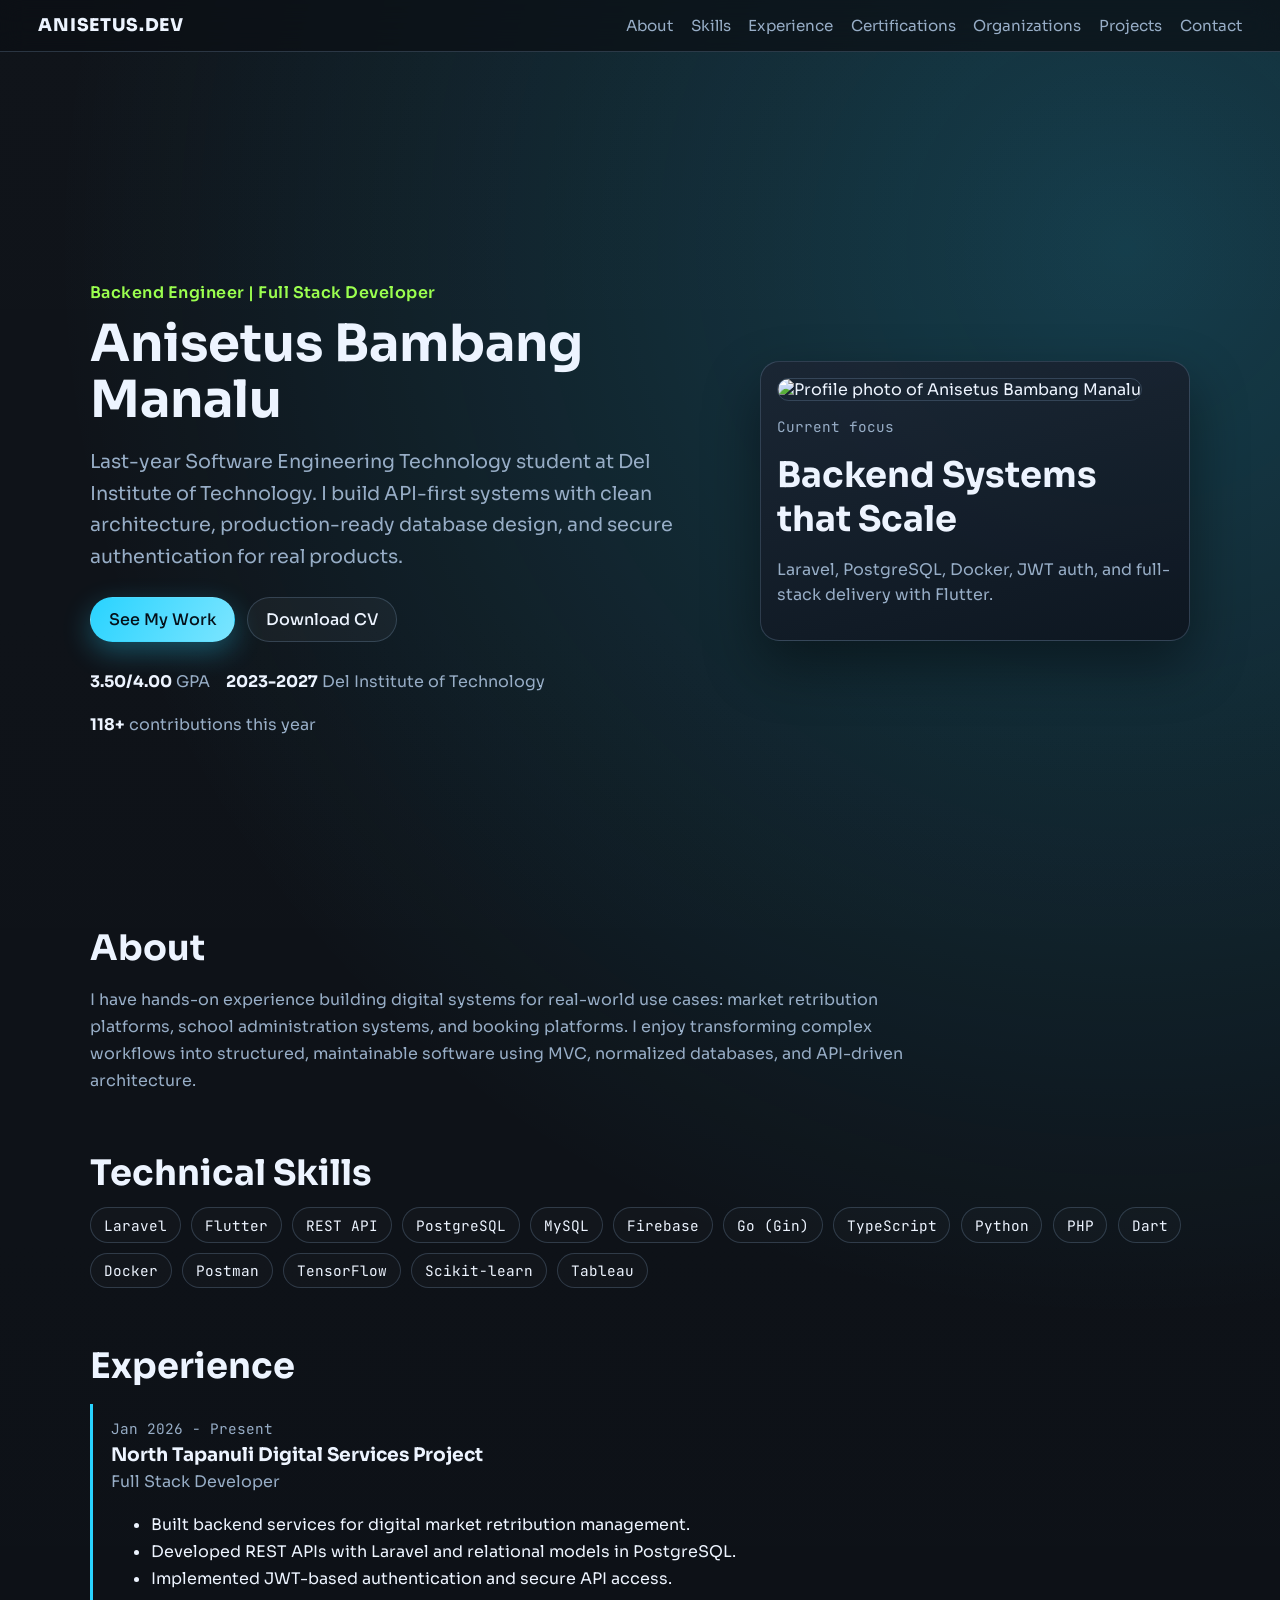
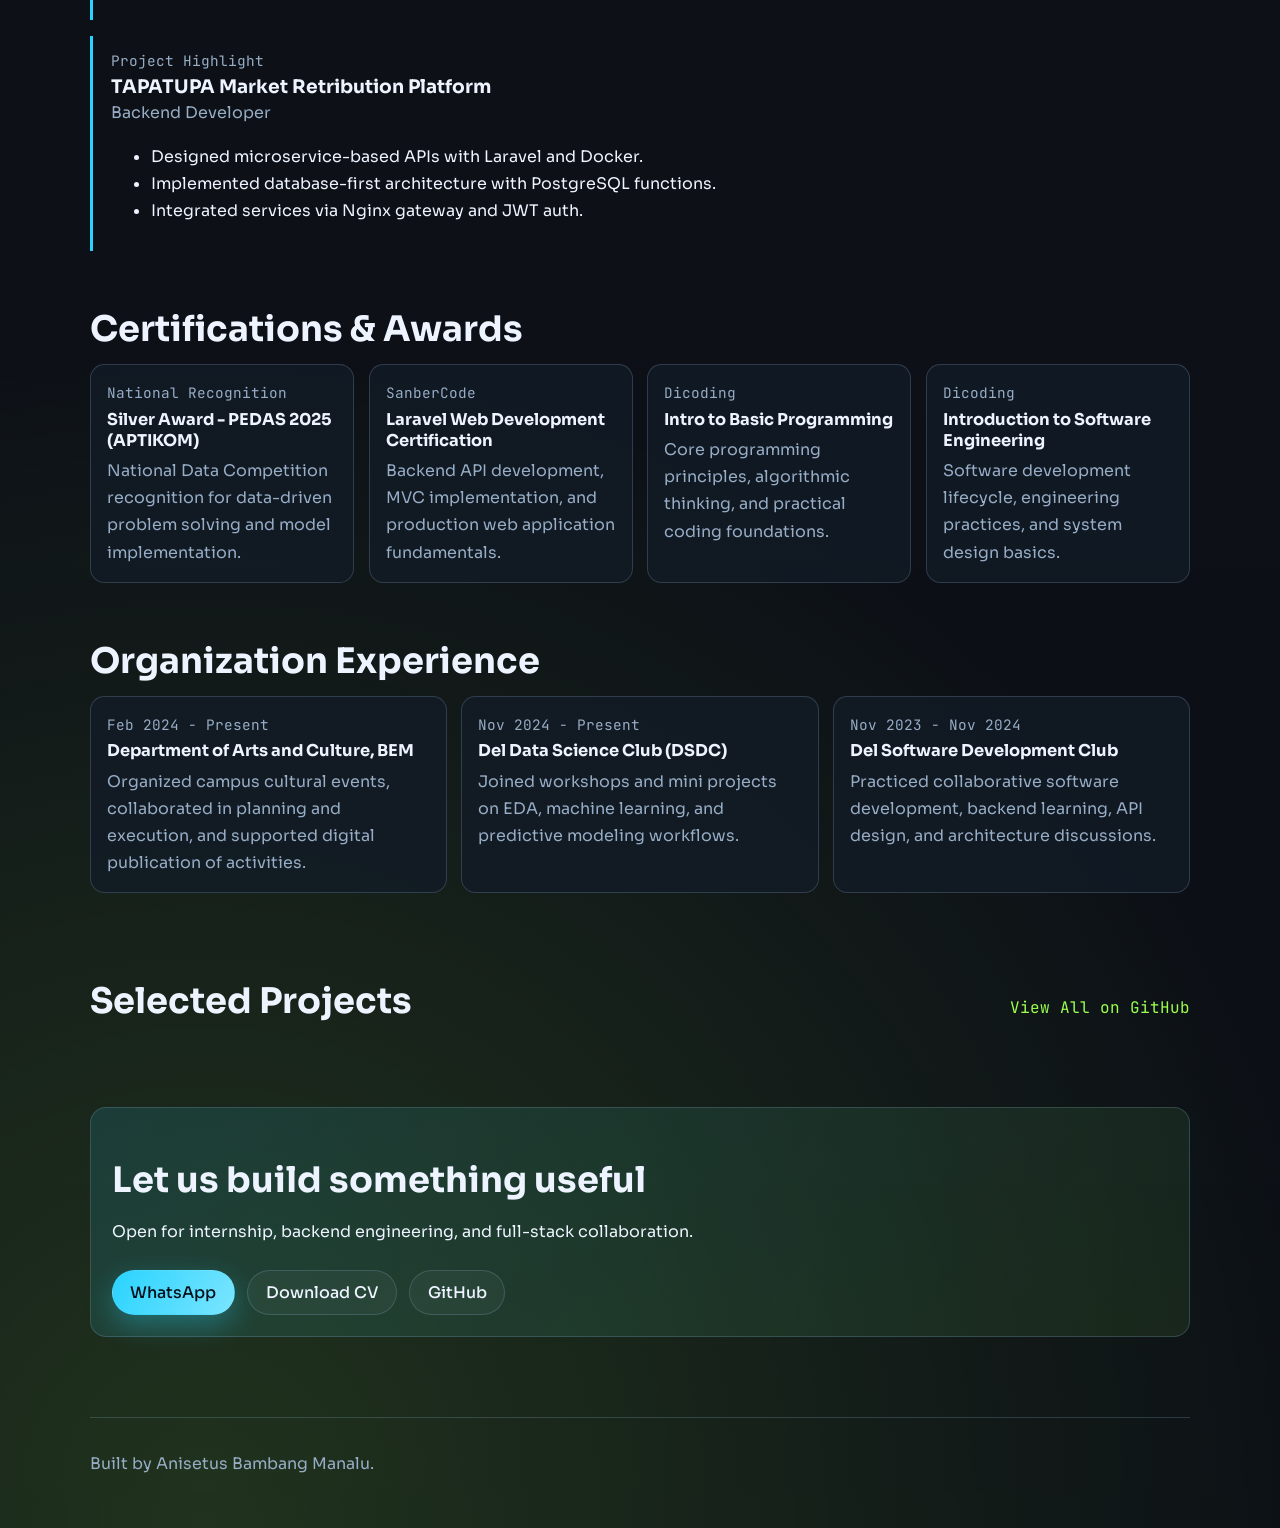
==== index.html @ a9963af9 "Enhance theme, add certifications and organizations, prepare Cloudflare/Netlify deploy" ====
<!doctype html>
<html lang="en">
  <head>
    <meta charset="UTF-8" />
    <meta name="viewport" content="width=device-width, initial-scale=1.0" />
    <title>Anisetus Bambang Manalu | Backend & Full Stack Developer</title>
    <meta
      name="description"
      content="Portfolio of Anisetus Bambang Manalu, Backend and Full Stack Developer focused on Laravel, Flutter, PostgreSQL, and API architecture."
    />
    <meta property="og:title" content="Anisetus Bambang Manalu | Portfolio" />
    <meta
      property="og:description"
      content="Backend and Full Stack Developer building scalable web systems, APIs, and machine-learning-enabled applications."
    />
    <meta property="og:type" content="website" />
    <meta property="og:url" content="https://anisetusbambangmanalu19.github.io/" />
    <meta property="og:image" content="https://avatars.githubusercontent.com/u/189304671?v=4" />
    <link rel="preconnect" href="https://fonts.googleapis.com" />
    <link rel="preconnect" href="https://fonts.gstatic.com" crossorigin />
    <link
      href="https://fonts.googleapis.com/css2?family=Sora:wght@400;600;700;800&family=JetBrains+Mono:wght@400;500&display=swap"
      rel="stylesheet"
    />
    <link rel="stylesheet" href="styles.css" />
  </head>
  <body>
    <div class="bg-glow bg-glow-1" aria-hidden="true"></div>
    <div class="bg-glow bg-glow-2" aria-hidden="true"></div>
    <header class="site-header">
      <a class="brand" href="#home">Anisetus.dev</a>
      <nav>
        <a href="#about">About</a>
        <a href="#skills">Skills</a>
        <a href="#experience">Experience</a>
        <a href="#certifications">Certifications</a>
        <a href="#organizations">Organizations</a>
        <a href="#projects">Projects</a>
        <a href="#contact">Contact</a>
      </nav>
    </header>

    <main id="home">
      <section class="hero section">
        <div class="hero-copy">
          <p class="eyebrow">Backend Engineer | Full Stack Developer</p>
          <h1>Anisetus Bambang Manalu</h1>
          <p class="lead">
            Last-year Software Engineering Technology student at Del Institute of
            Technology. I build API-first systems with clean architecture,
            production-ready database design, and secure authentication for
            real products.
          </p>
          <div class="hero-actions">
            <a class="btn btn-primary" href="#projects">See My Work</a>
            <a class="btn btn-ghost" href="CV-Anisetus Manalu_backend.pdf" target="_blank" rel="noreferrer noopener">Download CV</a>
          </div>
          <ul class="stats" aria-label="Quick highlights">
            <li><strong>3.50/4.00</strong> GPA</li>
            <li><strong>2023-2027</strong> Del Institute of Technology</li>
            <li><strong>118+</strong> contributions this year</li>
          </ul>
        </div>
        <div class="hero-card">
          <img
            src="https://avatars.githubusercontent.com/u/189304671?v=4"
            alt="Profile photo of Anisetus Bambang Manalu"
          />
          <div>
            <p class="mono">Current focus</p>
            <h2>Backend Systems that Scale</h2>
            <p>
              Laravel, PostgreSQL, Docker, JWT auth, and full-stack delivery
              with Flutter.
            </p>
          </div>
        </div>
      </section>

      <section id="about" class="section reveal">
        <h2>About</h2>
        <p>
          I have hands-on experience building digital systems for real-world use
          cases: market retribution platforms, school administration systems,
          and booking platforms. I enjoy transforming complex workflows into
          structured, maintainable software using MVC, normalized databases,
          and API-driven architecture.
        </p>
      </section>

      <section id="skills" class="section reveal">
        <h2>Technical Skills</h2>
        <div class="chip-grid">
          <span>Laravel</span>
          <span>Flutter</span>
          <span>REST API</span>
          <span>PostgreSQL</span>
          <span>MySQL</span>
          <span>Firebase</span>
          <span>Go (Gin)</span>
          <span>TypeScript</span>
          <span>Python</span>
          <span>PHP</span>
          <span>Dart</span>
          <span>Docker</span>
          <span>Postman</span>
          <span>TensorFlow</span>
          <span>Scikit-learn</span>
          <span>Tableau</span>
        </div>
      </section>

      <section id="experience" class="section reveal">
        <h2>Experience</h2>
        <article class="timeline-item">
          <div class="timeline-meta">
            <p class="mono">Jan 2026 - Present</p>
            <h3>North Tapanuli Digital Services Project</h3>
            <p>Full Stack Developer</p>
          </div>
          <ul>
            <li>Built backend services for digital market retribution management.</li>
            <li>Developed REST APIs with Laravel and relational models in PostgreSQL.</li>
            <li>Implemented JWT-based authentication and secure API access.</li>
          </ul>
        </article>

        <article class="timeline-item">
          <div class="timeline-meta">
            <p class="mono">Project Highlight</p>
            <h3>TAPATUPA Market Retribution Platform</h3>
            <p>Backend Developer</p>
          </div>
          <ul>
            <li>Designed microservice-based APIs with Laravel and Docker.</li>
            <li>Implemented database-first architecture with PostgreSQL functions.</li>
            <li>Integrated services via Nginx gateway and JWT auth.</li>
          </ul>
        </article>
      </section>

      <section id="certifications" class="section reveal">
        <h2>Certifications & Awards</h2>
        <div class="cards-grid">
          <article class="info-card">
            <p class="mono">National Recognition</p>
            <h3>Silver Award - PEDAS 2025 (APTIKOM)</h3>
            <p>
              National Data Competition recognition for data-driven problem
              solving and model implementation.
            </p>
          </article>
          <article class="info-card">
            <p class="mono">SanberCode</p>
            <h3>Laravel Web Development Certification</h3>
            <p>
              Backend API development, MVC implementation, and production web
              application fundamentals.
            </p>
          </article>
          <article class="info-card">
            <p class="mono">Dicoding</p>
            <h3>Intro to Basic Programming</h3>
            <p>
              Core programming principles, algorithmic thinking, and practical
              coding foundations.
            </p>
          </article>
          <article class="info-card">
            <p class="mono">Dicoding</p>
            <h3>Introduction to Software Engineering</h3>
            <p>
              Software development lifecycle, engineering practices, and system
              design basics.
            </p>
          </article>
        </div>
      </section>

      <section id="organizations" class="section reveal">
        <h2>Organization Experience</h2>
        <div class="cards-grid">
          <article class="info-card">
            <p class="mono">Feb 2024 - Present</p>
            <h3>Department of Arts and Culture, BEM</h3>
            <p>
              Organized campus cultural events, collaborated in planning and
              execution, and supported digital publication of activities.
            </p>
          </article>
          <article class="info-card">
            <p class="mono">Nov 2024 - Present</p>
            <h3>Del Data Science Club (DSDC)</h3>
            <p>
              Joined workshops and mini projects on EDA, machine learning, and
              predictive modeling workflows.
            </p>
          </article>
          <article class="info-card">
            <p class="mono">Nov 2023 - Nov 2024</p>
            <h3>Del Software Development Club</h3>
            <p>
              Practiced collaborative software development, backend learning,
              API design, and architecture discussions.
            </p>
          </article>
        </div>
      </section>

      <section id="projects" class="section reveal">
        <div class="section-head">
          <h2>Selected Projects</h2>
          <a class="text-link" href="https://github.com/anisetusbambangmanalu19" target="_blank" rel="noreferrer noopener">View All on GitHub</a>
        </div>
        <div id="project-list" class="project-grid" aria-live="polite"></div>
      </section>

      <section id="contact" class="section reveal contact">
        <h2>Let us build something useful</h2>
        <p>
          Open for internship, backend engineering, and full-stack collaboration.
        </p>
        <div class="hero-actions">
          <a class="btn btn-primary" href="https://wa.me/6282276735592" target="_blank" rel="noreferrer noopener">WhatsApp</a>
          <a class="btn btn-ghost" href="CV-Anisetus Manalu_backend.pdf" target="_blank" rel="noreferrer noopener">Download CV</a>
          <a class="btn btn-ghost" href="https://github.com/anisetusbambangmanalu19" target="_blank" rel="noreferrer noopener">GitHub</a>
        </div>
      </section>
    </main>

    <footer class="site-footer">
      <p>Built by Anisetus Bambang Manalu.</p>
      <p class="mono" id="last-updated"></p>
    </footer>

    <script src="script.js"></script>
  </body>
</html>
---- styles.css ----
:root {
  --bg: #0b0f15;
  --bg-soft: #131a25;
  --panel: rgba(16, 24, 35, 0.9);
  --text: #edf4ff;
  --muted: #97adc6;
  --accent: #29d3ff;
  --accent-2: #9bff4f;
  --line: rgba(134, 168, 201, 0.25);
  --shadow: 0 24px 55px rgba(0, 0, 0, 0.42);
}

* {
  box-sizing: border-box;
}

html,
body {
  margin: 0;
  padding: 0;
  background: radial-gradient(circle at 88% 8%, rgba(41, 211, 255, 0.22), transparent 35%),
    radial-gradient(circle at 16% 100%, rgba(155, 255, 79, 0.15), transparent 35%),
    linear-gradient(180deg, rgba(255, 255, 255, 0.02), rgba(255, 255, 255, 0)),
    var(--bg);
  color: var(--text);
  font-family: "Sora", sans-serif;
  scroll-behavior: smooth;
}

body {
  min-height: 100vh;
  overflow-x: hidden;
}

a {
  color: inherit;
  text-decoration: none;
}

.bg-glow {
  position: fixed;
  width: 34rem;
  height: 34rem;
  border-radius: 50%;
  filter: blur(80px);
  pointer-events: none;
  z-index: -1;
  animation: drift 11s ease-in-out infinite alternate;
}

.bg-glow-1 {
  top: -12rem;
  right: -10rem;
  background: rgba(41, 211, 255, 0.2);
}

.bg-glow-2 {
  bottom: -12rem;
  left: -10rem;
  background: rgba(155, 255, 79, 0.18);
  animation-delay: 2.2s;
}

.site-header {
  position: sticky;
  top: 0;
  z-index: 10;
  -webkit-backdrop-filter: blur(12px);
  backdrop-filter: blur(12px);
  background: rgba(11, 15, 21, 0.75);
  border-bottom: 1px solid var(--line);
  padding: 0.9rem clamp(1rem, 3vw, 3rem);
  display: flex;
  align-items: center;
  justify-content: space-between;
}

.brand {
  font-weight: 800;
  letter-spacing: 0.04em;
  font-size: 1.1rem;
  text-transform: uppercase;
}

nav {
  display: flex;
  gap: 1.1rem;
  flex-wrap: wrap;
}

nav a {
  color: var(--muted);
  transition: color 0.2s ease;
  font-size: 0.95rem;
}

nav a:hover,
nav a:focus-visible {
  color: var(--text);
}

main {
  width: min(1100px, 92vw);
  margin: 0 auto;
  padding: 1.5rem 0 5rem;
}

.section {
  margin-top: 3.5rem;
}

.hero {
  min-height: 82vh;
  display: grid;
  grid-template-columns: 1.2fr 0.8fr;
  gap: 1.5rem;
  align-items: center;
}

.eyebrow {
  color: var(--accent-2);
  margin-bottom: 0.6rem;
  font-weight: 600;
  letter-spacing: 0.03em;
}

h1 {
  font-size: clamp(2.2rem, 4vw, 4rem);
  line-height: 1.08;
  margin: 0;
}

.lead {
  color: var(--muted);
  font-size: clamp(1rem, 2vw, 1.2rem);
  line-height: 1.65;
  margin-top: 1.2rem;
}

.hero-actions {
  margin-top: 1.5rem;
  display: flex;
  gap: 0.75rem;
  flex-wrap: wrap;
}

.btn {
  display: inline-flex;
  align-items: center;
  justify-content: center;
  border-radius: 999px;
  padding: 0.7rem 1.1rem;
  border: 1px solid transparent;
  font-weight: 500;
  transition: transform 0.2s ease, box-shadow 0.2s ease, border-color 0.2s ease;
}

.btn:hover,
.btn:focus-visible {
  transform: translateY(-2px);
}

.btn-primary {
  background: linear-gradient(120deg, var(--accent), #7be5ff);
  color: #05111a;
  box-shadow: 0 10px 28px rgba(41, 211, 255, 0.32);
}

.btn-ghost {
  background: rgba(255, 255, 255, 0.04);
  border-color: var(--line);
}

.stats {
  list-style: none;
  display: flex;
  flex-wrap: wrap;
  gap: 1rem;
  margin: 1.6rem 0 0;
  padding: 0;
  color: var(--muted);
}

.stats strong {
  color: var(--text);
}

.hero-card {
  border: 1px solid var(--line);
  background: linear-gradient(165deg, rgba(28, 38, 52, 0.9), rgba(14, 21, 31, 0.9));
  border-radius: 1.2rem;
  padding: 1rem;
  box-shadow: var(--shadow);
}

.hero-card img {
  width: 100%;
  border-radius: 0.8rem;
  border: 1px solid var(--line);
}

.hero-card h2 {
  margin: 0.4rem 0;
}

.hero-card p {
  color: var(--muted);
  line-height: 1.6;
}

h2 {
  font-size: clamp(1.6rem, 3vw, 2.2rem);
  margin-bottom: 0.8rem;
}

p,
li {
  line-height: 1.7;
}

#about p {
  color: var(--muted);
  max-width: 72ch;
}

.chip-grid {
  display: flex;
  flex-wrap: wrap;
  gap: 0.65rem;
}

.chip-grid span {
  font-family: "JetBrains Mono", monospace;
  font-size: 0.9rem;
  border: 1px solid var(--line);
  background: rgba(255, 255, 255, 0.02);
  border-radius: 999px;
  padding: 0.45rem 0.8rem;
}

.timeline-item {
  border-left: 3px solid var(--accent);
  padding: 0.7rem 0 0.7rem 1.1rem;
  margin: 1rem 0;
}

.timeline-meta h3 {
  margin: 0.1rem 0;
}

.timeline-meta p {
  margin: 0.1rem 0;
  color: var(--muted);
}

.section-head {
  display: flex;
  align-items: baseline;
  justify-content: space-between;
  gap: 1rem;
}

.text-link {
  color: var(--accent-2);
  font-family: "JetBrains Mono", monospace;
}

.project-grid {
  margin-top: 1rem;
  display: grid;
  grid-template-columns: repeat(auto-fit, minmax(240px, 1fr));
  gap: 0.9rem;
}

.project-card {
  border: 1px solid var(--line);
  background: rgba(18, 27, 39, 0.86);
  border-radius: 0.9rem;
  padding: 0.9rem;
  display: grid;
  gap: 0.45rem;
}

.cards-grid {
  display: grid;
  grid-template-columns: repeat(auto-fit, minmax(240px, 1fr));
  gap: 0.9rem;
}

.info-card {
  border: 1px solid var(--line);
  background: rgba(18, 27, 39, 0.78);
  border-radius: 0.9rem;
  padding: 1rem;
}

.info-card h3 {
  margin: 0.2rem 0 0.4rem;
  font-size: 1.02rem;
}

.info-card p {
  margin: 0;
  color: var(--muted);
}

.project-card h3 {
  margin: 0;
  font-size: 1.05rem;
}

.project-card p {
  margin: 0;
  color: var(--muted);
}

.project-meta {
  display: flex;
  gap: 0.6rem;
  align-items: center;
  color: var(--muted);
  font-size: 0.85rem;
}

.contact {
  border: 1px solid var(--line);
  border-radius: 1rem;
  background: linear-gradient(130deg, rgba(41, 211, 255, 0.13), rgba(155, 255, 79, 0.08));
  padding: 1.3rem;
}

.site-footer {
  width: min(1100px, 92vw);
  margin: 0 auto 2.2rem;
  color: var(--muted);
  display: flex;
  justify-content: space-between;
  gap: 1rem;
  border-top: 1px solid var(--line);
  padding-top: 1rem;
}

.mono {
  font-family: "JetBrains Mono", monospace;
  color: var(--muted);
  font-size: 0.9rem;
}

.reveal {
  opacity: 0;
  transform: translateY(18px);
  animation: reveal 0.7s ease forwards;
}

.reveal:nth-of-type(2) {
  animation-delay: 0.05s;
}

.reveal:nth-of-type(3) {
  animation-delay: 0.12s;
}

.reveal:nth-of-type(4) {
  animation-delay: 0.18s;
}

.reveal:nth-of-type(5) {
  animation-delay: 0.24s;
}

.reveal:nth-of-type(6) {
  animation-delay: 0.3s;
}

.reveal:nth-of-type(7) {
  animation-delay: 0.36s;
}

@keyframes drift {
  from {
    transform: translate(0, 0) scale(1);
  }
  to {
    transform: translate(25px, -20px) scale(1.06);
  }
}

@keyframes reveal {
  to {
    opacity: 1;
    transform: translateY(0);
  }
}

@media (max-width: 900px) {
  .hero {
    min-height: 0;
    grid-template-columns: 1fr;
    gap: 1.1rem;
  }

  .site-header {
    padding-top: 0.75rem;
    padding-bottom: 0.75rem;
  }

  .site-footer {
    flex-direction: column;
  }
}
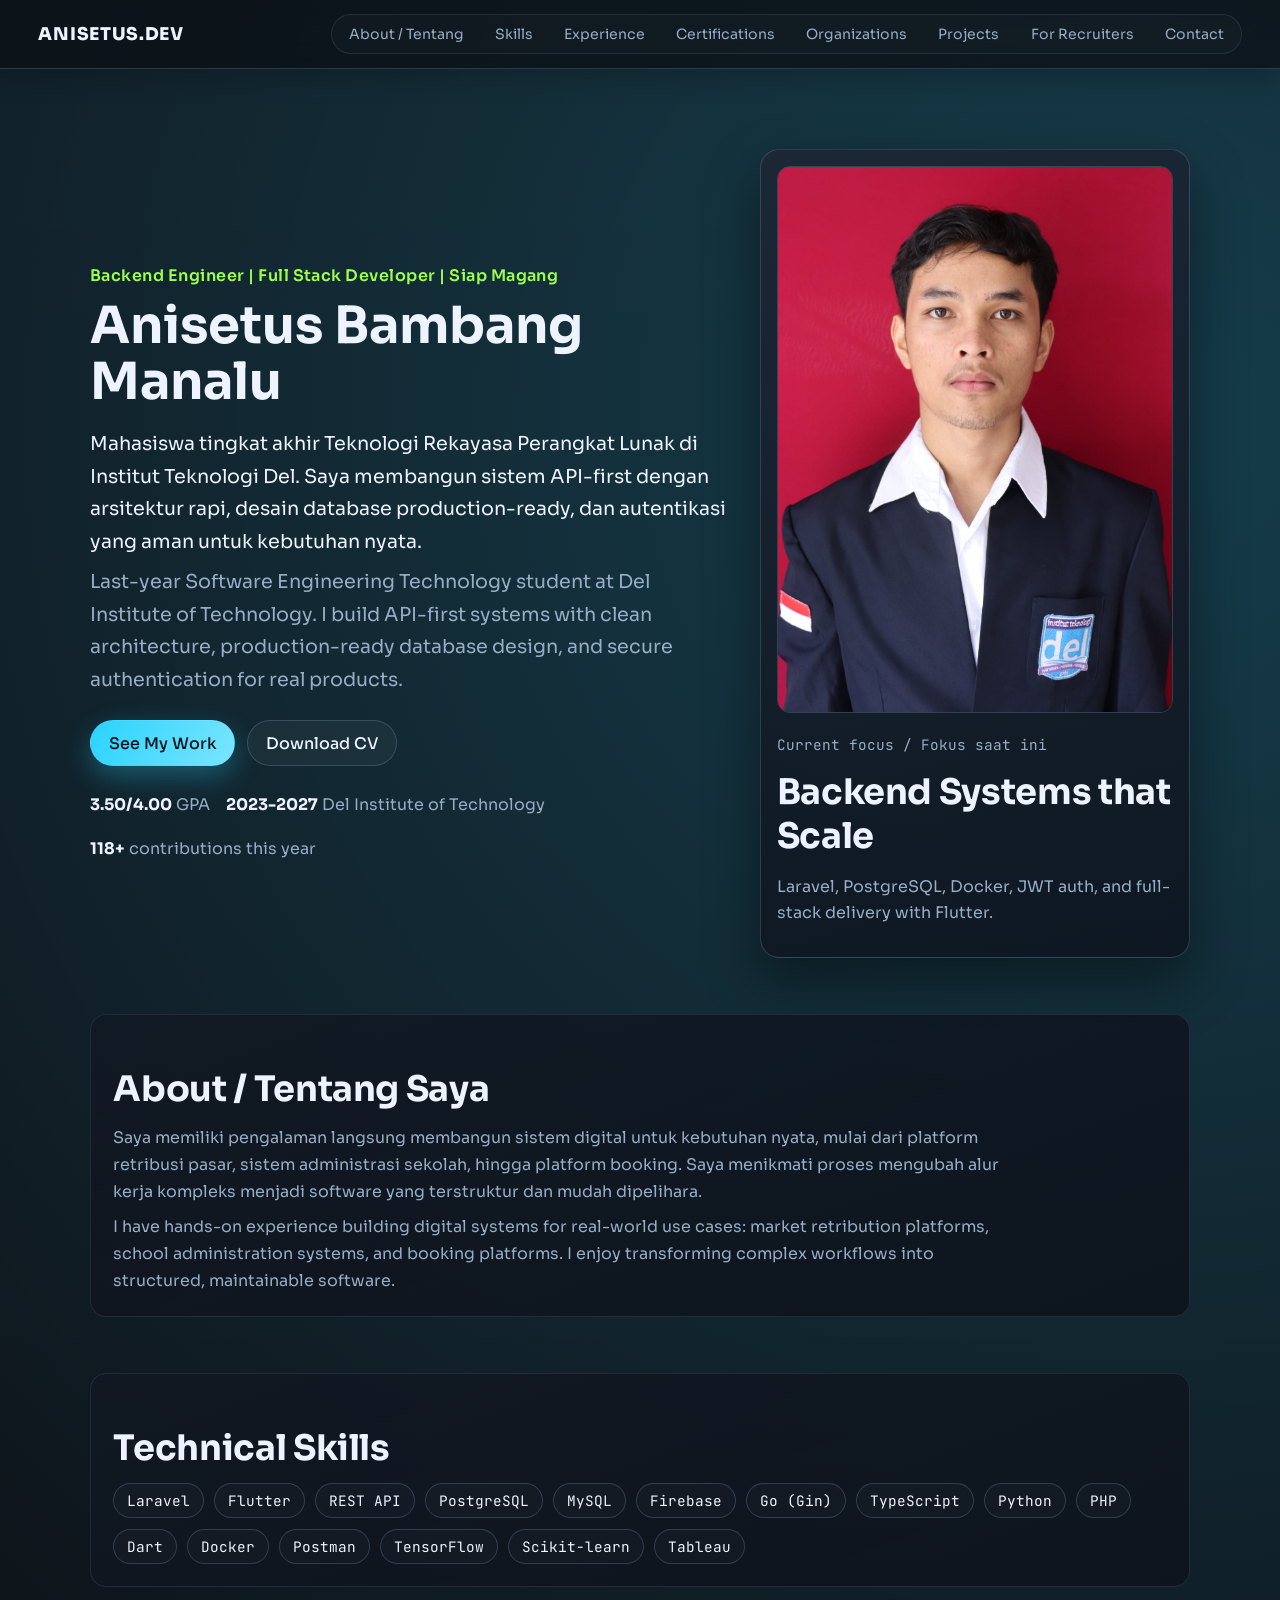
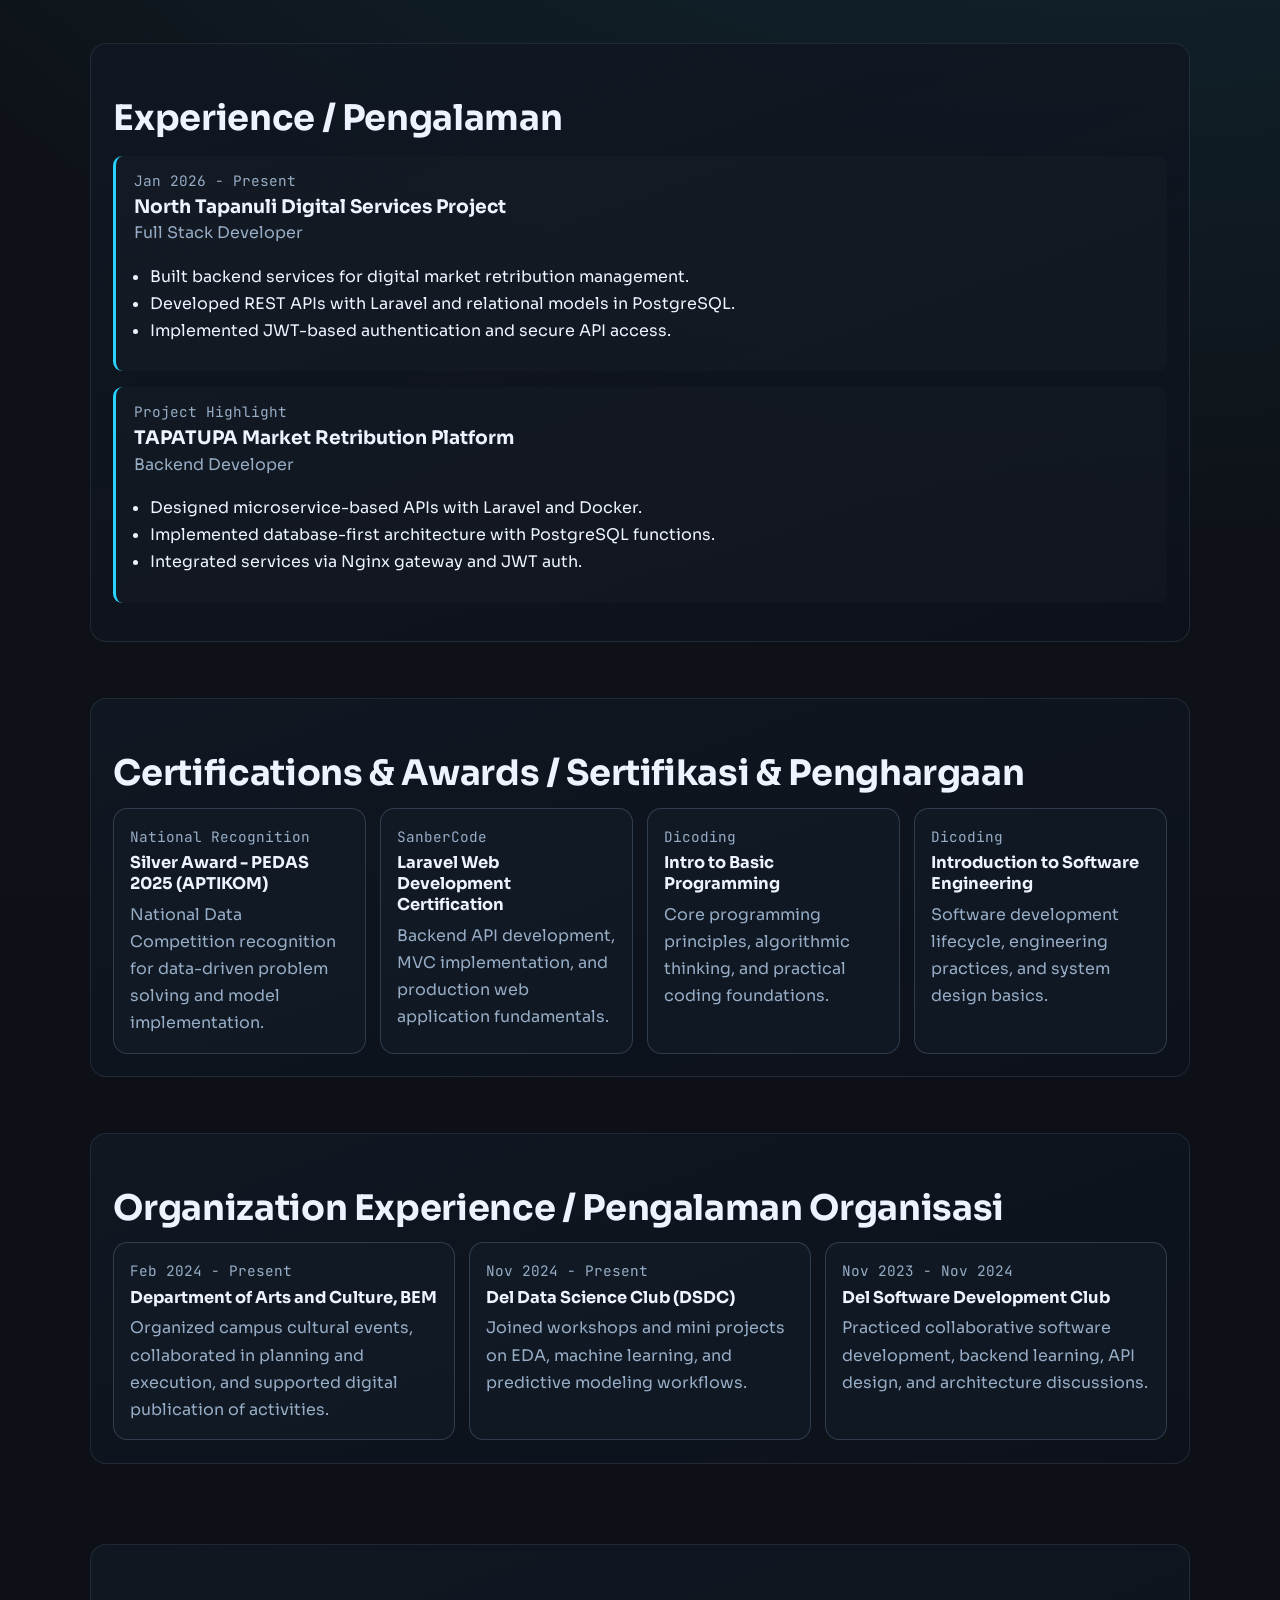
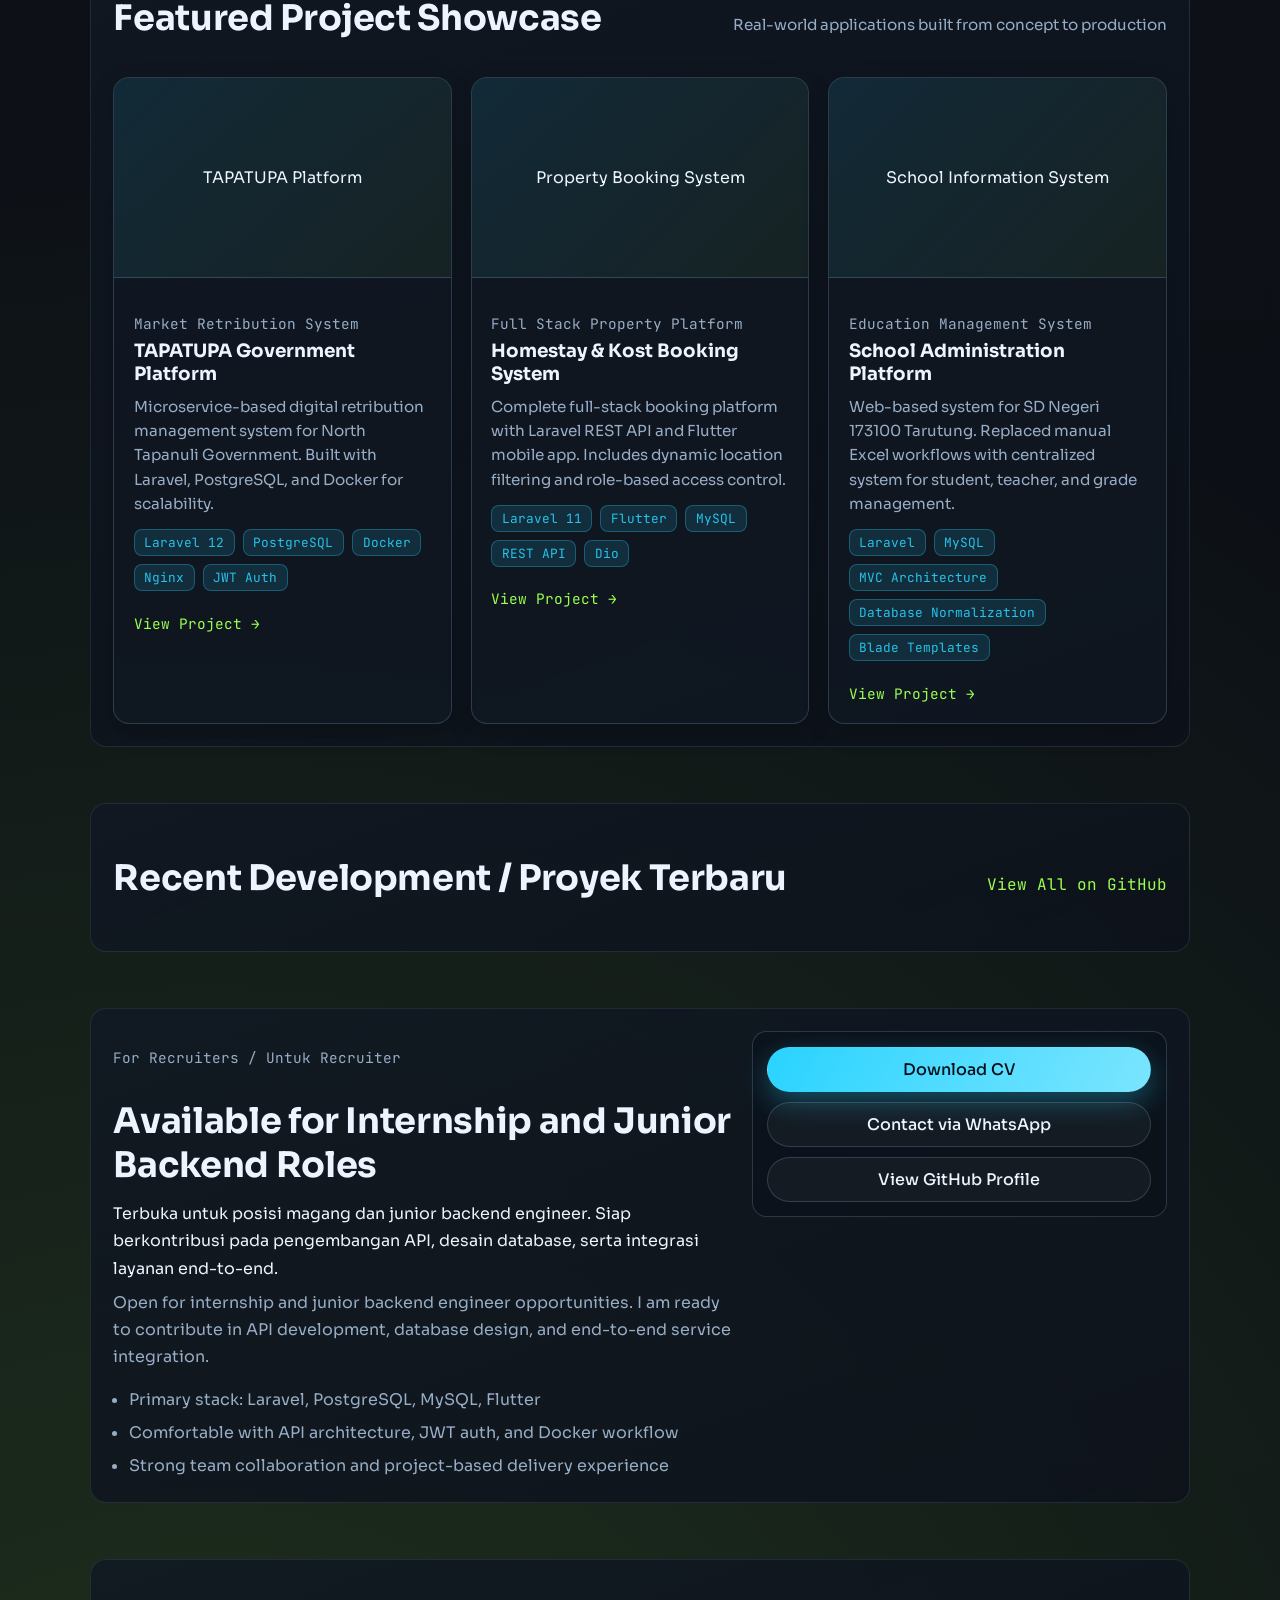
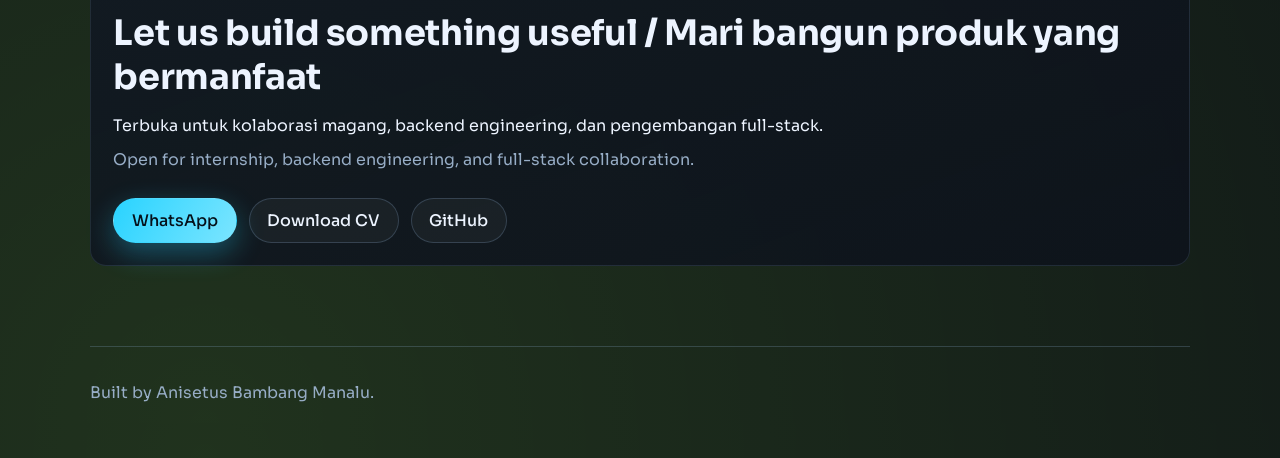
==== commit 3ec31b3a: "Upgrade portfolio with professional profile image and featured project showcase gallery" ====
--- a/index.html
+++ b/index.html
@@ -30,12 +30,13 @@
     <header class="site-header">
       <a class="brand" href="#home">Anisetus.dev</a>
       <nav>
-        <a href="#about">About</a>
+        <a href="#about">About / Tentang</a>
         <a href="#skills">Skills</a>
         <a href="#experience">Experience</a>
         <a href="#certifications">Certifications</a>
         <a href="#organizations">Organizations</a>
         <a href="#projects">Projects</a>
+        <a href="#recruiter">For Recruiters</a>
         <a href="#contact">Contact</a>
       </nav>
     </header>
@@ -43,14 +44,22 @@
     <main id="home">
       <section class="hero section">
         <div class="hero-copy">
-          <p class="eyebrow">Backend Engineer | Full Stack Developer</p>
+          <p class="eyebrow">Backend Engineer | Full Stack Developer | Siap Magang</p>
           <h1>Anisetus Bambang Manalu</h1>
-          <p class="lead">
-            Last-year Software Engineering Technology student at Del Institute of
-            Technology. I build API-first systems with clean architecture,
-            production-ready database design, and secure authentication for
-            real products.
-          </p>
+          <div class="lead bilingual">
+            <p class="lang-id">
+              Mahasiswa tingkat akhir Teknologi Rekayasa Perangkat Lunak di
+              Institut Teknologi Del. Saya membangun sistem API-first dengan
+              arsitektur rapi, desain database production-ready, dan autentikasi
+              yang aman untuk kebutuhan nyata.
+            </p>
+            <p class="lang-en">
+              Last-year Software Engineering Technology student at Del Institute
+              of Technology. I build API-first systems with clean architecture,
+              production-ready database design, and secure authentication for
+              real products.
+            </p>
+          </div>
           <div class="hero-actions">
             <a class="btn btn-primary" href="#projects">See My Work</a>
             <a class="btn btn-ghost" href="CV-Anisetus Manalu_backend.pdf" target="_blank" rel="noreferrer noopener">Download CV</a>
@@ -63,11 +72,12 @@
         </div>
         <div class="hero-card">
           <img
-            src="https://avatars.githubusercontent.com/u/189304671?v=4"
+            src="saya.jpg"
             alt="Profile photo of Anisetus Bambang Manalu"
+            class="profile-img"
           />
           <div>
-            <p class="mono">Current focus</p>
+            <p class="mono">Current focus / Fokus saat ini</p>
             <h2>Backend Systems that Scale</h2>
             <p>
               Laravel, PostgreSQL, Docker, JWT auth, and full-stack delivery
@@ -78,14 +88,22 @@
       </section>
 
       <section id="about" class="section reveal">
-        <h2>About</h2>
-        <p>
-          I have hands-on experience building digital systems for real-world use
-          cases: market retribution platforms, school administration systems,
-          and booking platforms. I enjoy transforming complex workflows into
-          structured, maintainable software using MVC, normalized databases,
-          and API-driven architecture.
-        </p>
+        <h2>About / Tentang Saya</h2>
+        <div class="bilingual">
+          <p class="lang-id">
+            Saya memiliki pengalaman langsung membangun sistem digital untuk
+            kebutuhan nyata, mulai dari platform retribusi pasar, sistem
+            administrasi sekolah, hingga platform booking. Saya menikmati proses
+            mengubah alur kerja kompleks menjadi software yang terstruktur dan
+            mudah dipelihara.
+          </p>
+          <p class="lang-en">
+            I have hands-on experience building digital systems for real-world
+            use cases: market retribution platforms, school administration
+            systems, and booking platforms. I enjoy transforming complex
+            workflows into structured, maintainable software.
+          </p>
+        </div>
       </section>
 
       <section id="skills" class="section reveal">
@@ -111,7 +129,7 @@
       </section>
 
       <section id="experience" class="section reveal">
-        <h2>Experience</h2>
+        <h2>Experience / Pengalaman</h2>
         <article class="timeline-item">
           <div class="timeline-meta">
             <p class="mono">Jan 2026 - Present</p>
@@ -140,7 +158,7 @@
       </section>
 
       <section id="certifications" class="section reveal">
-        <h2>Certifications & Awards</h2>
+        <h2>Certifications & Awards / Sertifikasi & Penghargaan</h2>
         <div class="cards-grid">
           <article class="info-card">
             <p class="mono">National Recognition</p>
@@ -178,7 +196,7 @@
       </section>
 
       <section id="organizations" class="section reveal">
-        <h2>Organization Experience</h2>
+        <h2>Organization Experience / Pengalaman Organisasi</h2>
         <div class="cards-grid">
           <article class="info-card">
             <p class="mono">Feb 2024 - Present</p>
@@ -207,19 +225,131 @@
         </div>
       </section>
 
+      <section id="showcase" class="section reveal showcase-section">
+        <div class="section-head">
+          <h2>Featured Project Showcase</h2>
+          <p class="section-desc">Real-world applications built from concept to production</p>
+        </div>
+        <div class="showcase-grid">
+          <article class="showcase-card">
+            <div class="showcase-image">
+              <div class=\"image-placeholder gradient-cyan\">TAPATUPA Platform</div>
+            </div>
+            <div class="showcase-content">
+              <p class="mono">Market Retribution System</p>
+              <h3>TAPATUPA Government Platform</h3>
+              <p class="showcase-desc">
+                Microservice-based digital retribution management system for
+                North Tapanuli Government. Built with Laravel, PostgreSQL, and
+                Docker for scalability.
+              </p>
+              <div class="tech-tags">
+                <span>Laravel 12</span>
+                <span>PostgreSQL</span>
+                <span>Docker</span>
+                <span>Nginx</span>
+                <span>JWT Auth</span>
+              </div>
+              <a href="https://github.com/anisetusbambangmanalu19" class="showcase-link" target="_blank" rel="noreferrer noopener">View Project →</a>
+            </div>
+          </article>
+
+          <article class="showcase-card">
+            <div class="showcase-image">
+              <div class=\"image-placeholder gradient-lime\">Property Booking System</div>
+            </div>
+            <div class="showcase-content">
+              <p class="mono">Full Stack Property Platform</p>
+              <h3>Homestay & Kost Booking System</h3>
+              <p class="showcase-desc">
+                Complete full-stack booking platform with Laravel REST API and
+                Flutter mobile app. Includes dynamic location filtering and
+                role-based access control.
+              </p>
+              <div class="tech-tags">
+                <span>Laravel 11</span>
+                <span>Flutter</span>
+                <span>MySQL</span>
+                <span>REST API</span>
+                <span>Dio</span>
+              </div>
+              <a href="https://github.com/anisetusbambangmanalu19" class="showcase-link" target="_blank" rel="noreferrer noopener">View Project →</a>
+            </div>
+          </article>
+
+          <article class="showcase-card">
+            <div class="showcase-image">
+              <div class=\"image-placeholder gradient-mixed\">School Information System</div>
+            </div>
+            <div class="showcase-content">
+              <p class="mono">Education Management System</p>
+              <h3>School Administration Platform</h3>
+              <p class="showcase-desc">
+                Web-based system for SD Negeri 173100 Tarutung. Replaced
+                manual Excel workflows with centralized system for student,
+                teacher, and grade management.
+              </p>
+              <div class="tech-tags">
+                <span>Laravel</span>
+                <span>MySQL</span>
+                <span>MVC Architecture</span>
+                <span>Database Normalization</span>
+                <span>Blade Templates</span>
+              </div>
+              <a href="https://github.com/anisetusbambangmanalu19/ProyekAkhir1_Kel11" class="showcase-link" target="_blank" rel="noreferrer noopener">View Project →</a>
+            </div>
+          </article>
+        </div>
+      </section>
+
       <section id="projects" class="section reveal">
         <div class="section-head">
-          <h2>Selected Projects</h2>
+          <h2>Recent Development / Proyek Terbaru</h2>
           <a class="text-link" href="https://github.com/anisetusbambangmanalu19" target="_blank" rel="noreferrer noopener">View All on GitHub</a>
         </div>
         <div id="project-list" class="project-grid" aria-live="polite"></div>
       </section>
 
+      <section id="recruiter" class="section reveal recruiter-cta">
+        <div>
+          <p class="mono">For Recruiters / Untuk Recruiter</p>
+          <h2>Available for Internship and Junior Backend Roles</h2>
+          <div class="bilingual">
+            <p class="lang-id">
+              Terbuka untuk posisi magang dan junior backend engineer. Siap
+              berkontribusi pada pengembangan API, desain database, serta
+              integrasi layanan end-to-end.
+            </p>
+            <p class="lang-en">
+              Open for internship and junior backend engineer opportunities. I
+              am ready to contribute in API development, database design, and
+              end-to-end service integration.
+            </p>
+          </div>
+          <ul class="recruiter-points">
+            <li>Primary stack: Laravel, PostgreSQL, MySQL, Flutter</li>
+            <li>Comfortable with API architecture, JWT auth, and Docker workflow</li>
+            <li>Strong team collaboration and project-based delivery experience</li>
+          </ul>
+        </div>
+        <div class="cta-panel">
+          <a class="btn btn-primary" href="CV-Anisetus Manalu_backend.pdf" target="_blank" rel="noreferrer noopener">Download CV</a>
+          <a class="btn btn-ghost" href="https://wa.me/6282276735592?text=Halo%20Anisetus%2C%20saya%20tertarik%20dengan%20profil%20Anda." target="_blank" rel="noreferrer noopener">Contact via WhatsApp</a>
+          <a class="btn btn-ghost" href="https://github.com/anisetusbambangmanalu19" target="_blank" rel="noreferrer noopener">View GitHub Profile</a>
+        </div>
+      </section>
+
       <section id="contact" class="section reveal contact">
-        <h2>Let us build something useful</h2>
-        <p>
-          Open for internship, backend engineering, and full-stack collaboration.
-        </p>
+        <h2>Let us build something useful / Mari bangun produk yang bermanfaat</h2>
+        <div class="bilingual">
+          <p class="lang-id">
+            Terbuka untuk kolaborasi magang, backend engineering, dan
+            pengembangan full-stack.
+          </p>
+          <p class="lang-en">
+            Open for internship, backend engineering, and full-stack collaboration.
+          </p>
+        </div>
         <div class="hero-actions">
           <a class="btn btn-primary" href="https://wa.me/6282276735592" target="_blank" rel="noreferrer noopener">WhatsApp</a>
           <a class="btn btn-ghost" href="CV-Anisetus Manalu_backend.pdf" target="_blank" rel="noreferrer noopener">Download CV</a>
--- a/styles.css
+++ b/styles.css
@@ -7,6 +7,7 @@
   --accent: #29d3ff;
   --accent-2: #9bff4f;
   --line: rgba(134, 168, 201, 0.25);
+  --line-soft: rgba(134, 168, 201, 0.15);
   --shadow: 0 24px 55px rgba(0, 0, 0, 0.42);
 }
 
@@ -32,6 +33,11 @@
   overflow-x: hidden;
 }
 
+::selection {
+  background: rgba(41, 211, 255, 0.28);
+  color: var(--text);
+}
+
 a {
   color: inherit;
   text-decoration: none;
@@ -73,6 +79,7 @@
   display: flex;
   align-items: center;
   justify-content: space-between;
+  box-shadow: 0 8px 28px rgba(0, 0, 0, 0.2);
 }
 
 .brand {
@@ -84,19 +91,26 @@
 
 nav {
   display: flex;
-  gap: 1.1rem;
+  gap: 0.35rem;
   flex-wrap: wrap;
+  padding: 0.25rem;
+  border: 1px solid var(--line-soft);
+  border-radius: 999px;
+  background: rgba(255, 255, 255, 0.02);
 }
 
 nav a {
   color: var(--muted);
-  transition: color 0.2s ease;
-  font-size: 0.95rem;
+  transition: color 0.2s ease, background-color 0.2s ease;
+  font-size: 0.88rem;
+  border-radius: 999px;
+  padding: 0.35rem 0.8rem;
 }
 
 nav a:hover,
 nav a:focus-visible {
   color: var(--text);
+  background: rgba(255, 255, 255, 0.07);
 }
 
 main {
@@ -107,6 +121,13 @@
 
 .section {
   margin-top: 3.5rem;
+}
+
+.section:not(.hero) {
+  padding: 1.4rem;
+  border: 1px solid var(--line-soft);
+  background: linear-gradient(160deg, rgba(17, 24, 35, 0.88), rgba(13, 18, 27, 0.84));
+  border-radius: 1rem;
 }
 
 .hero {
@@ -135,6 +156,23 @@
   font-size: clamp(1rem, 2vw, 1.2rem);
   line-height: 1.65;
   margin-top: 1.2rem;
+}
+
+.bilingual {
+  display: grid;
+  gap: 0.45rem;
+}
+
+.bilingual p {
+  margin: 0;
+}
+
+.lang-id {
+  color: var(--text);
+}
+
+.lang-en {
+  color: var(--muted);
 }
 
 .hero-actions {
@@ -211,6 +249,7 @@
 h2 {
   font-size: clamp(1.6rem, 3vw, 2.2rem);
   margin-bottom: 0.8rem;
+  letter-spacing: -0.01em;
 }
 
 p,
@@ -218,9 +257,18 @@
   line-height: 1.7;
 }
 
+ul {
+  padding-left: 1rem;
+}
+
 #about p {
   color: var(--muted);
   max-width: 72ch;
+}
+
+#about .lang-id,
+#about .lang-en {
+  max-width: 74ch;
 }
 
 .chip-grid {
@@ -236,12 +284,20 @@
   background: rgba(255, 255, 255, 0.02);
   border-radius: 999px;
   padding: 0.45rem 0.8rem;
+  transition: border-color 0.2s ease, transform 0.2s ease;
+}
+
+.chip-grid span:hover {
+  border-color: var(--accent);
+  transform: translateY(-1px);
 }
 
 .timeline-item {
   border-left: 3px solid var(--accent);
   padding: 0.7rem 0 0.7rem 1.1rem;
   margin: 1rem 0;
+  background: rgba(255, 255, 255, 0.015);
+  border-radius: 0.6rem;
 }
 
 .timeline-meta h3 {
@@ -279,6 +335,13 @@
   padding: 0.9rem;
   display: grid;
   gap: 0.45rem;
+  transition: transform 0.2s ease, border-color 0.2s ease, box-shadow 0.2s ease;
+}
+
+.project-card:hover {
+  transform: translateY(-3px);
+  border-color: rgba(41, 211, 255, 0.48);
+  box-shadow: 0 14px 28px rgba(0, 0, 0, 0.26);
 }
 
 .cards-grid {
@@ -292,6 +355,12 @@
   background: rgba(18, 27, 39, 0.78);
   border-radius: 0.9rem;
   padding: 1rem;
+  transition: transform 0.2s ease, border-color 0.2s ease;
+}
+
+.info-card:hover {
+  transform: translateY(-2px);
+  border-color: rgba(155, 255, 79, 0.45);
 }
 
 .info-card h3 {
@@ -309,6 +378,11 @@
   font-size: 1.05rem;
 }
 
+.project-card h3 a:hover,
+.project-card h3 a:focus-visible {
+  color: var(--accent);
+}
+
 .project-card p {
   margin: 0;
   color: var(--muted);
@@ -327,6 +401,36 @@
   border-radius: 1rem;
   background: linear-gradient(130deg, rgba(41, 211, 255, 0.13), rgba(155, 255, 79, 0.08));
   padding: 1.3rem;
+}
+
+.recruiter-cta {
+  display: grid;
+  grid-template-columns: 1.2fr 0.8fr;
+  gap: 1rem;
+  align-items: start;
+}
+
+.recruiter-points {
+  margin: 1rem 0 0;
+  display: grid;
+  gap: 0.35rem;
+}
+
+.recruiter-points li {
+  color: var(--muted);
+}
+
+.cta-panel {
+  border: 1px solid var(--line);
+  background: rgba(12, 18, 27, 0.7);
+  border-radius: 0.9rem;
+  padding: 0.9rem;
+  display: grid;
+  gap: 0.6rem;
+}
+
+.cta-panel .btn {
+  width: 100%;
 }
 
 .site-footer {
@@ -390,6 +494,137 @@
     opacity: 1;
     transform: translateY(0);
   }
+}
+
+.profile-img {
+  border-radius: 1rem;
+  object-fit: cover;
+  object-position: center;
+}
+
+.section-desc {
+  color: var(--muted);
+  margin: 0;
+  font-size: 0.95rem;
+}
+
+.showcase-section {
+  margin-top: 5rem;
+}
+
+.showcase-grid {
+  display: grid;
+  grid-template-columns: repeat(auto-fit, minmax(320px, 1fr));
+  gap: 1.2rem;
+  margin-top: 1.5rem;
+}
+
+.showcase-card {
+  border: 1px solid var(--line);
+  background: rgba(16, 24, 35, 0.75);
+  border-radius: 1rem;
+  overflow: hidden;
+  transition: transform 0.3s ease, box-shadow 0.3s ease, border-color 0.3s ease;
+  box-shadow: 0 8px 24px rgba(0, 0, 0, 0.2);
+}
+
+.showcase-card:hover {
+  transform: translateY(-6px);
+  border-color: rgba(41, 211, 255, 0.5);
+  box-shadow: 0 16px 36px rgba(0, 0, 0, 0.32);
+}
+
+.showcase-image {
+  width: 100%;
+  height: 200px;
+  background: linear-gradient(135deg, rgba(41, 211, 255, 0.1), rgba(155, 255, 79, 0.05));
+  border-bottom: 1px solid var(--line);
+  display: flex;
+  align-items: center;
+  justify-content: center;
+}
+
+.image-placeholder {
+  width: 100%;
+  height: 100%;
+  display: flex;
+  align-items: center;
+  justify-content: center;
+  font-size: 1.1rem;
+  font-weight: 600;
+  color: var(--muted);
+  text-align: center;
+  padding: 1rem;
+}
+
+.gradient-cyan {
+  background: linear-gradient(135deg, rgba(41, 211, 255, 0.2), rgba(155, 255, 79, 0.1));
+}
+
+.gradient-lime {
+  background: linear-gradient(135deg, rgba(155, 255, 79, 0.2), rgba(41, 211, 255, 0.1));
+}
+
+.gradient-mixed {
+  background: linear-gradient(135deg, rgba(41, 211, 255, 0.15), rgba(155, 255, 79, 0.15));
+}
+
+.showcase-content {
+  padding: 1.2rem;
+}
+
+.showcase-content h3 {
+  margin: 0.2rem 0 0.6rem;
+  font-size: 1.15rem;
+}
+
+.showcase-content .mono {
+  margin-bottom: 0.2rem;
+}
+
+.showcase-desc {
+  margin: 0.6rem 0;
+  color: var(--muted);
+  font-size: 0.95rem;
+  line-height: 1.6;
+}
+
+.tech-tags {
+  display: flex;
+  flex-wrap: wrap;
+  gap: 0.5rem;
+  margin: 0.8rem 0;
+}
+
+.tech-tags span {
+  font-family: "JetBrains Mono", monospace;
+  font-size: 0.8rem;
+  background: rgba(41, 211, 255, 0.12);
+  border: 1px solid rgba(41, 211, 255, 0.3);
+  color: rgba(41, 211, 255, 0.9);
+  border-radius: 0.5rem;
+  padding: 0.25rem 0.6rem;
+  transition: all 0.2s ease;
+}
+
+.tech-tags span:hover {
+  background: rgba(41, 211, 255, 0.2);
+  border-color: rgba(41, 211, 255, 0.5);
+  color: var(--accent);
+}
+
+.showcase-link {
+  display: inline-block;
+  color: var(--accent-2);
+  font-family: "JetBrains Mono", monospace;
+  font-size: 0.9rem;
+  margin-top: 0.6rem;
+  transition: color 0.2s ease, transform 0.2s ease;
+}
+
+.showcase-link:hover {
+  color: var(--accent);
+  transform: translateX(2px);
 }
 
 @media (max-width: 900px) {
@@ -402,9 +637,30 @@
   .site-header {
     padding-top: 0.75rem;
     padding-bottom: 0.75rem;
+    flex-direction: column;
+    gap: 0.6rem;
+    align-items: flex-start;
+  }
+
+  nav {
+    overflow-x: auto;
+    max-width: 100%;
+    flex-wrap: nowrap;
   }
 
   .site-footer {
     flex-direction: column;
   }
-}
+
+  .section:not(.hero) {
+    padding: 1rem;
+  }
+
+  .showcase-grid {
+    grid-template-columns: 1fr;
+  }
+
+  .recruiter-cta {
+    grid-template-columns: 1fr;
+  }
+}
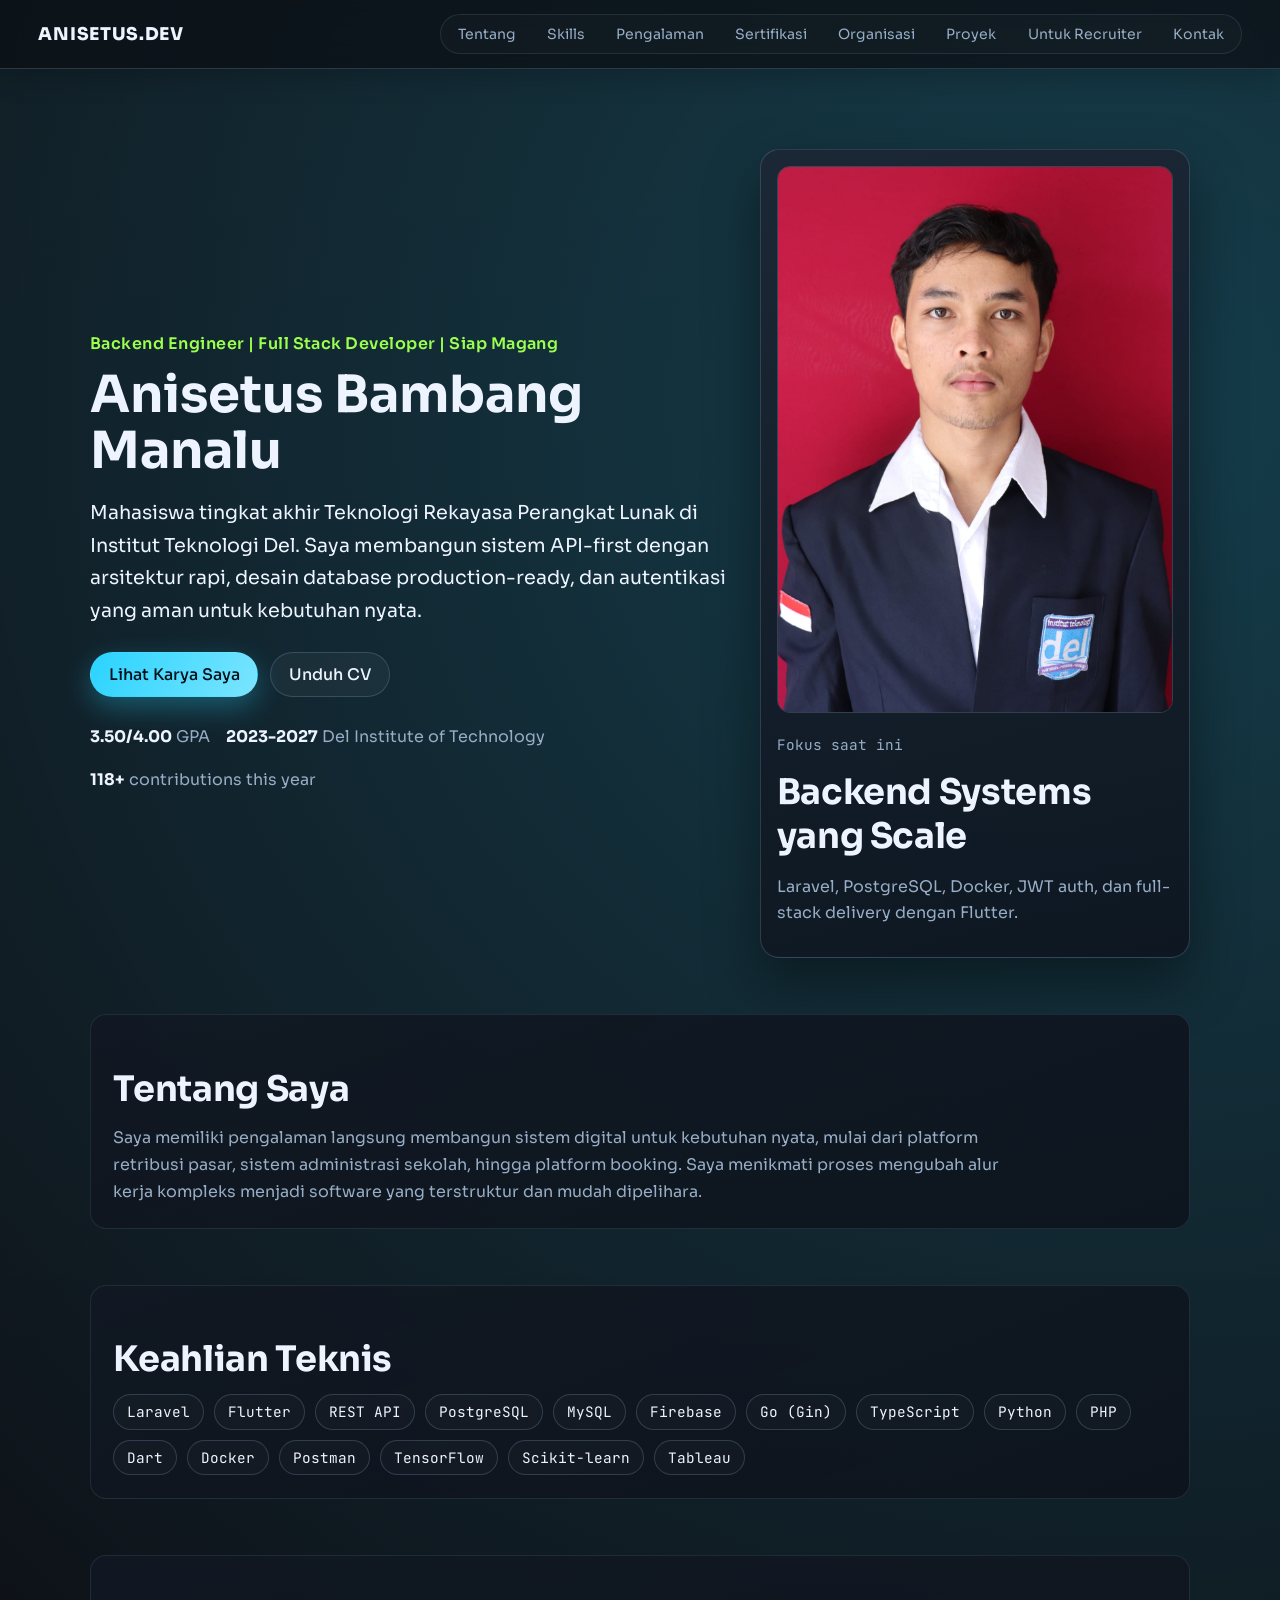
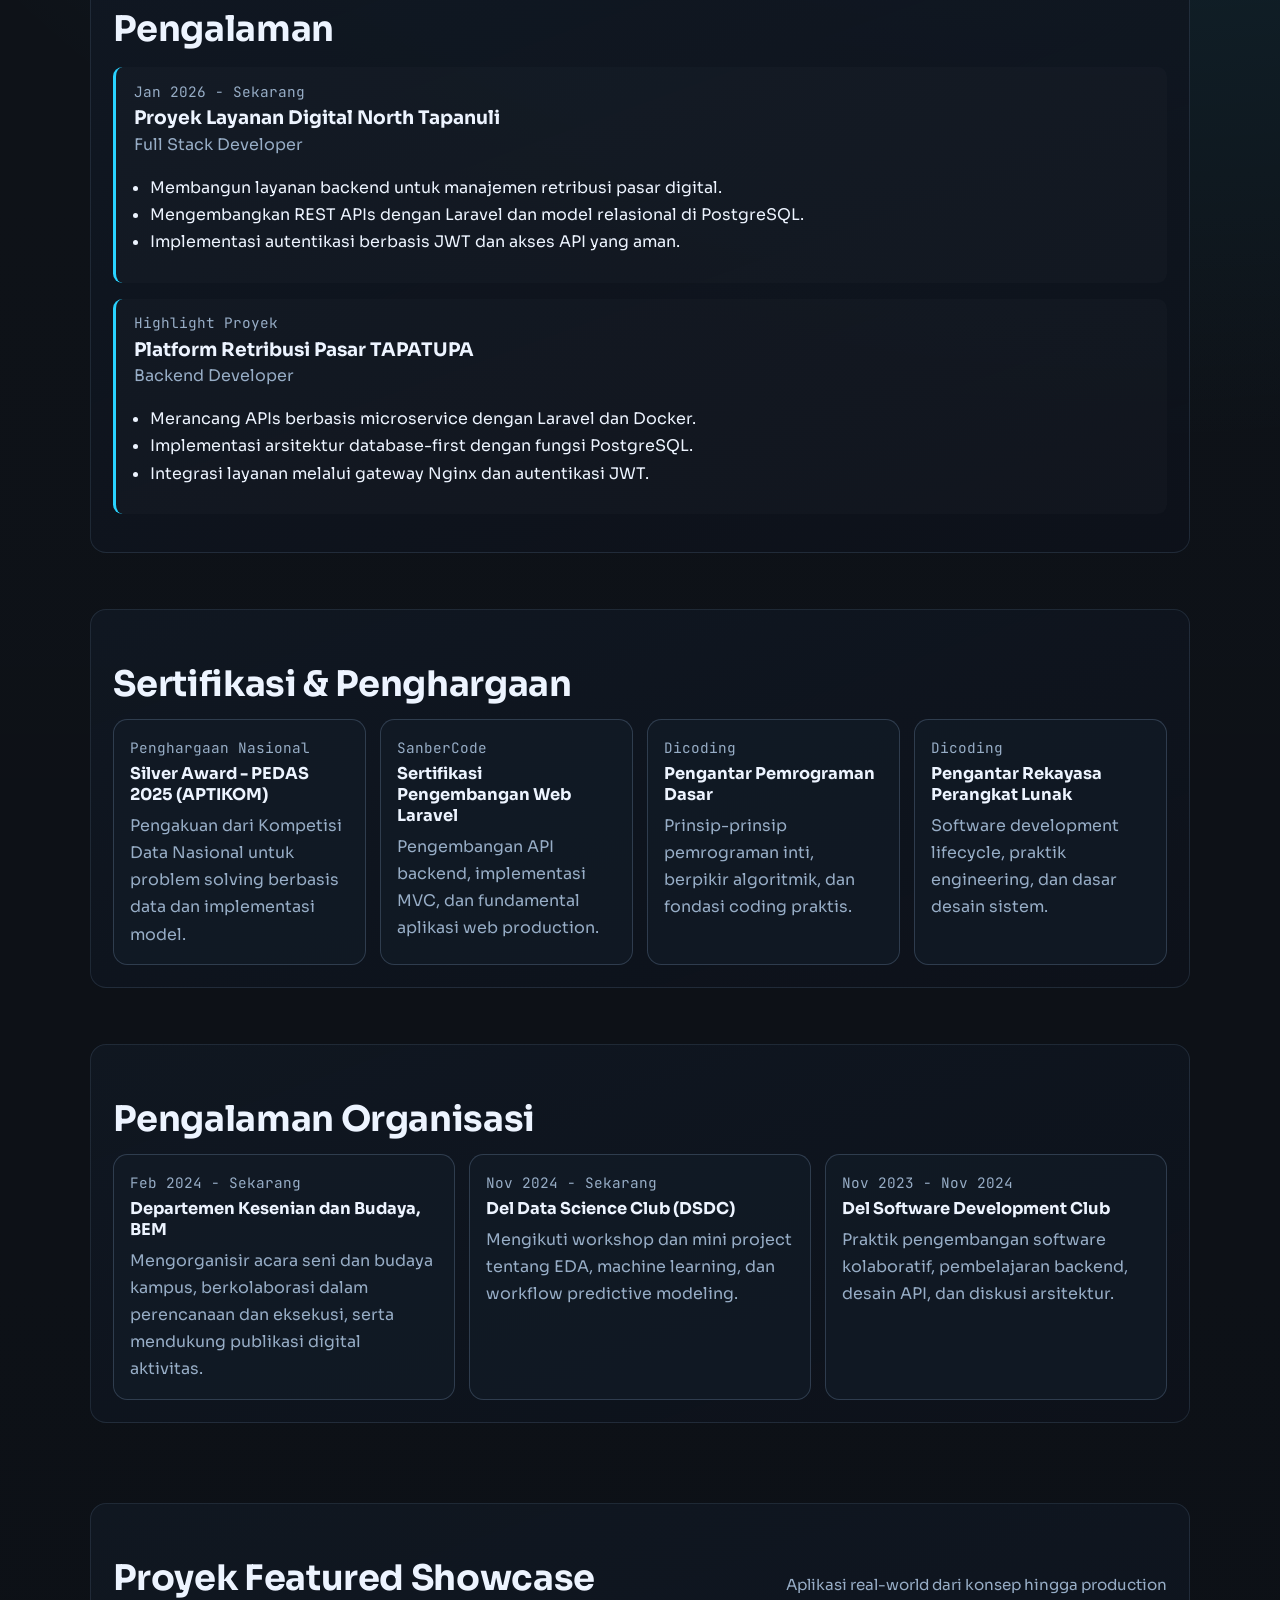
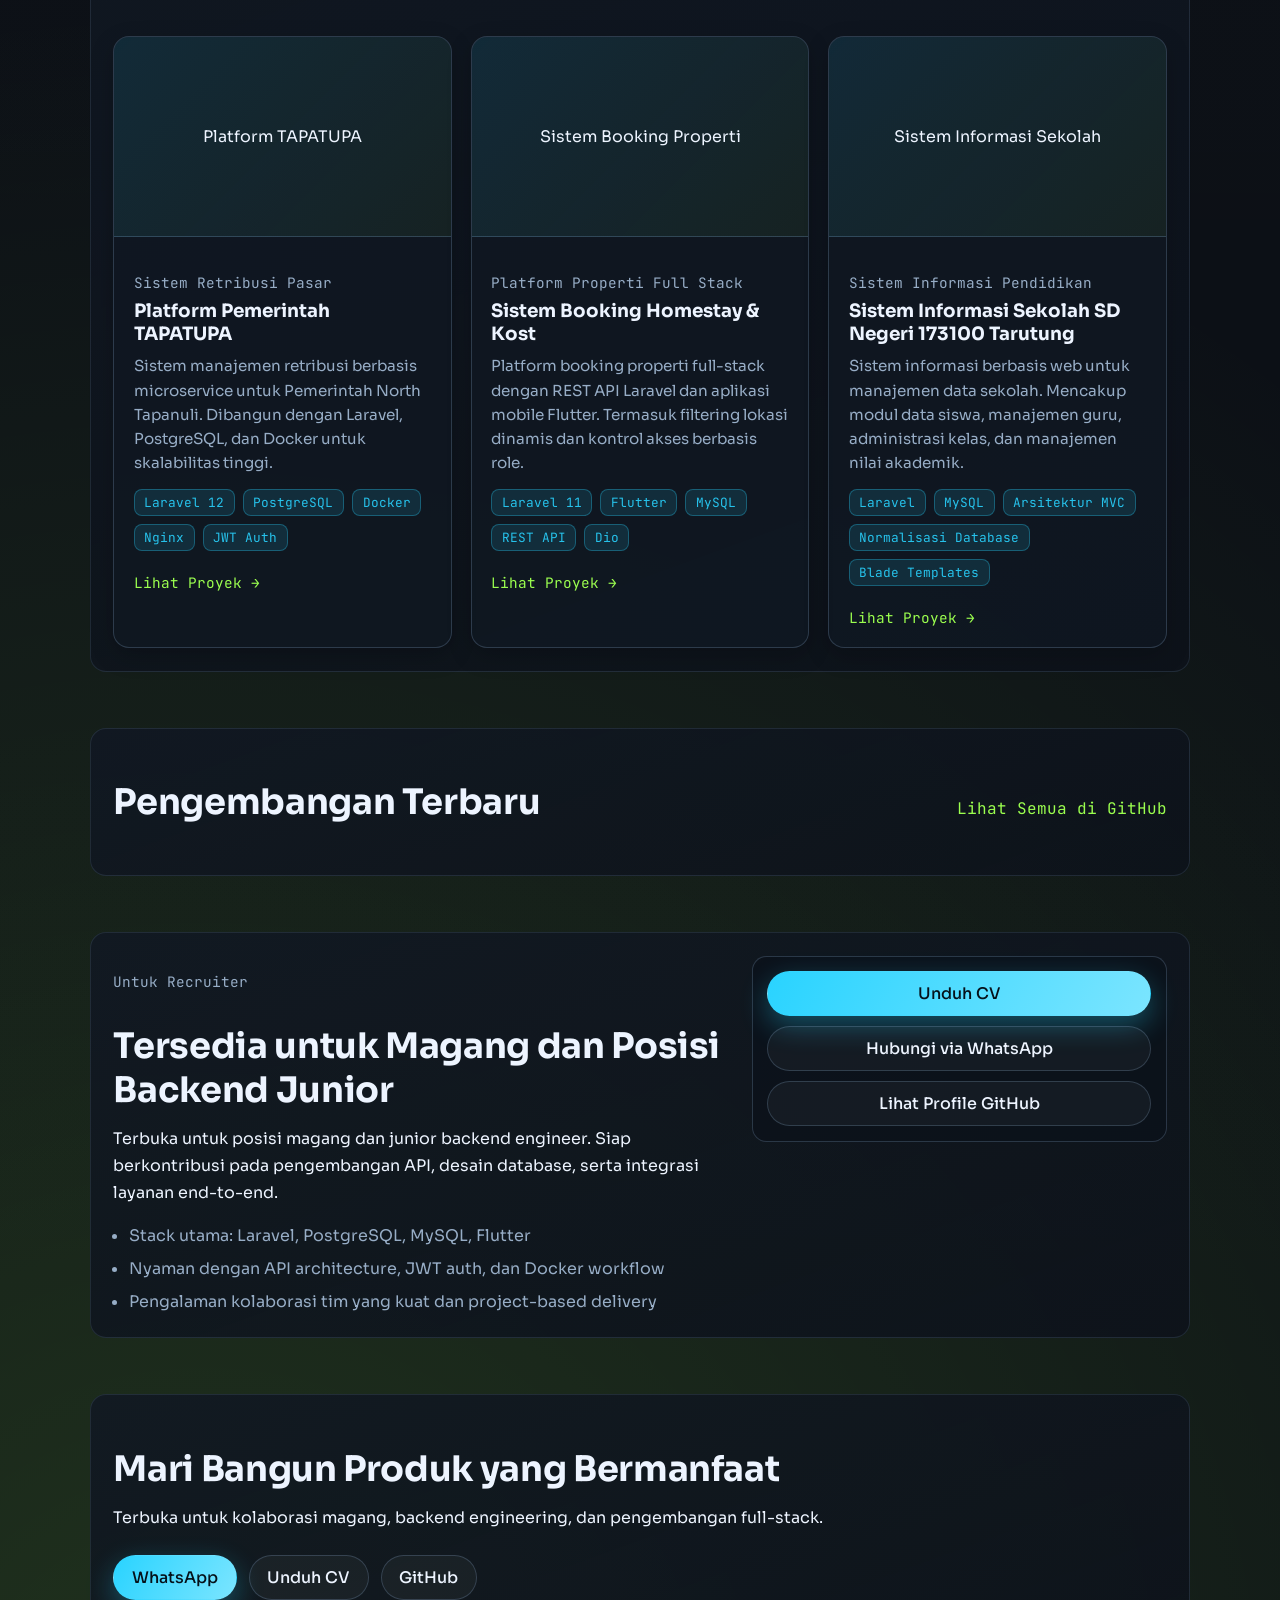
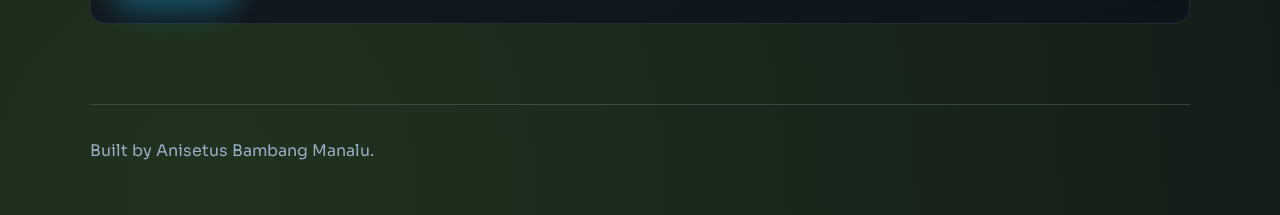
==== commit caf7c28a: "Convert portfolio to Indonesian language only and fix School Administration Platform description" ====
--- a/index.html
+++ b/index.html
@@ -1,17 +1,17 @@
 <!doctype html>
-<html lang="en">
+<html lang="id">
   <head>
     <meta charset="UTF-8" />
     <meta name="viewport" content="width=device-width, initial-scale=1.0" />
     <title>Anisetus Bambang Manalu | Backend & Full Stack Developer</title>
     <meta
       name="description"
-      content="Portfolio of Anisetus Bambang Manalu, Backend and Full Stack Developer focused on Laravel, Flutter, PostgreSQL, and API architecture."
+      content="Portofolio Anisetus Bambang Manalu, Backend dan Full Stack Developer fokus pada Laravel, Flutter, PostgreSQL, dan arsitektur API."
     />
-    <meta property="og:title" content="Anisetus Bambang Manalu | Portfolio" />
+    <meta property="og:title" content="Anisetus Bambang Manalu | Portofolio" />
     <meta
       property="og:description"
-      content="Backend and Full Stack Developer building scalable web systems, APIs, and machine-learning-enabled applications."
+      content="Backend dan Full Stack Developer membangun sistem web scalable, APIs, dan aplikasi terintegrasi machine learning."
     />
     <meta property="og:type" content="website" />
     <meta property="og:url" content="https://anisetusbambangmanalu19.github.io/" />
@@ -30,14 +30,14 @@
     <header class="site-header">
       <a class="brand" href="#home">Anisetus.dev</a>
       <nav>
-        <a href="#about">About / Tentang</a>
+        <a href="#about">Tentang</a>
         <a href="#skills">Skills</a>
-        <a href="#experience">Experience</a>
-        <a href="#certifications">Certifications</a>
-        <a href="#organizations">Organizations</a>
-        <a href="#projects">Projects</a>
-        <a href="#recruiter">For Recruiters</a>
-        <a href="#contact">Contact</a>
+        <a href="#experience">Pengalaman</a>
+        <a href="#certifications">Sertifikasi</a>
+        <a href="#organizations">Organisasi</a>
+        <a href="#projects">Proyek</a>
+        <a href="#recruiter">Untuk Recruiter</a>
+        <a href="#contact">Kontak</a>
       </nav>
     </header>
 
@@ -53,16 +53,10 @@
               arsitektur rapi, desain database production-ready, dan autentikasi
               yang aman untuk kebutuhan nyata.
             </p>
-            <p class="lang-en">
-              Last-year Software Engineering Technology student at Del Institute
-              of Technology. I build API-first systems with clean architecture,
-              production-ready database design, and secure authentication for
-              real products.
-            </p>
           </div>
           <div class="hero-actions">
-            <a class="btn btn-primary" href="#projects">See My Work</a>
-            <a class="btn btn-ghost" href="CV-Anisetus Manalu_backend.pdf" target="_blank" rel="noreferrer noopener">Download CV</a>
+            <a class="btn btn-primary" href="#projects">Lihat Karya Saya</a>
+            <a class="btn btn-ghost" href="CV-Anisetus Manalu_backend.pdf" target="_blank" rel="noreferrer noopener">Unduh CV</a>
           </div>
           <ul class="stats" aria-label="Quick highlights">
             <li><strong>3.50/4.00</strong> GPA</li>
@@ -77,18 +71,18 @@
             class="profile-img"
           />
           <div>
-            <p class="mono">Current focus / Fokus saat ini</p>
-            <h2>Backend Systems that Scale</h2>
-            <p>
-              Laravel, PostgreSQL, Docker, JWT auth, and full-stack delivery
-              with Flutter.
+            <p class="mono">Fokus saat ini</p>
+            <h2>Backend Systems yang Scale</h2>
+            <p>
+              Laravel, PostgreSQL, Docker, JWT auth, dan full-stack delivery
+              dengan Flutter.
             </p>
           </div>
         </div>
       </section>
 
       <section id="about" class="section reveal">
-        <h2>About / Tentang Saya</h2>
+        <h2>Tentang Saya</h2>
         <div class="bilingual">
           <p class="lang-id">
             Saya memiliki pengalaman langsung membangun sistem digital untuk
@@ -97,17 +91,11 @@
             mengubah alur kerja kompleks menjadi software yang terstruktur dan
             mudah dipelihara.
           </p>
-          <p class="lang-en">
-            I have hands-on experience building digital systems for real-world
-            use cases: market retribution platforms, school administration
-            systems, and booking platforms. I enjoy transforming complex
-            workflows into structured, maintainable software.
-          </p>
         </div>
       </section>
 
       <section id="skills" class="section reveal">
-        <h2>Technical Skills</h2>
+        <h2>Keahlian Teknis</h2>
         <div class="chip-grid">
           <span>Laravel</span>
           <span>Flutter</span>
@@ -129,97 +117,97 @@
       </section>
 
       <section id="experience" class="section reveal">
-        <h2>Experience / Pengalaman</h2>
+        <h2>Pengalaman</h2>
         <article class="timeline-item">
           <div class="timeline-meta">
-            <p class="mono">Jan 2026 - Present</p>
-            <h3>North Tapanuli Digital Services Project</h3>
+            <p class="mono">Jan 2026 - Sekarang</p>
+            <h3>Proyek Layanan Digital North Tapanuli</h3>
             <p>Full Stack Developer</p>
           </div>
           <ul>
-            <li>Built backend services for digital market retribution management.</li>
-            <li>Developed REST APIs with Laravel and relational models in PostgreSQL.</li>
-            <li>Implemented JWT-based authentication and secure API access.</li>
+            <li>Membangun layanan backend untuk manajemen retribusi pasar digital.</li>
+            <li>Mengembangkan REST APIs dengan Laravel dan model relasional di PostgreSQL.</li>
+            <li>Implementasi autentikasi berbasis JWT dan akses API yang aman.</li>
           </ul>
         </article>
 
         <article class="timeline-item">
           <div class="timeline-meta">
-            <p class="mono">Project Highlight</p>
-            <h3>TAPATUPA Market Retribution Platform</h3>
+            <p class="mono">Highlight Proyek</p>
+            <h3>Platform Retribusi Pasar TAPATUPA</h3>
             <p>Backend Developer</p>
           </div>
           <ul>
-            <li>Designed microservice-based APIs with Laravel and Docker.</li>
-            <li>Implemented database-first architecture with PostgreSQL functions.</li>
-            <li>Integrated services via Nginx gateway and JWT auth.</li>
+            <li>Merancang APIs berbasis microservice dengan Laravel dan Docker.</li>
+            <li>Implementasi arsitektur database-first dengan fungsi PostgreSQL.</li>
+            <li>Integrasi layanan melalui gateway Nginx dan autentikasi JWT.</li>
           </ul>
         </article>
       </section>
 
       <section id="certifications" class="section reveal">
-        <h2>Certifications & Awards / Sertifikasi & Penghargaan</h2>
+        <h2>Sertifikasi & Penghargaan</h2>
         <div class="cards-grid">
           <article class="info-card">
-            <p class="mono">National Recognition</p>
+            <p class="mono">Penghargaan Nasional</p>
             <h3>Silver Award - PEDAS 2025 (APTIKOM)</h3>
             <p>
-              National Data Competition recognition for data-driven problem
-              solving and model implementation.
+              Pengakuan dari Kompetisi Data Nasional untuk problem solving
+              berbasis data dan implementasi model.
             </p>
           </article>
           <article class="info-card">
             <p class="mono">SanberCode</p>
-            <h3>Laravel Web Development Certification</h3>
-            <p>
-              Backend API development, MVC implementation, and production web
-              application fundamentals.
+            <h3>Sertifikasi Pengembangan Web Laravel</h3>
+            <p>
+              Pengembangan API backend, implementasi MVC, dan fundamental aplikasi
+              web production.
             </p>
           </article>
           <article class="info-card">
             <p class="mono">Dicoding</p>
-            <h3>Intro to Basic Programming</h3>
-            <p>
-              Core programming principles, algorithmic thinking, and practical
-              coding foundations.
+            <h3>Pengantar Pemrograman Dasar</h3>
+            <p>
+              Prinsip-prinsip pemrograman inti, berpikir algoritmik, dan
+              fondasi coding praktis.
             </p>
           </article>
           <article class="info-card">
             <p class="mono">Dicoding</p>
-            <h3>Introduction to Software Engineering</h3>
-            <p>
-              Software development lifecycle, engineering practices, and system
-              design basics.
+            <h3>Pengantar Rekayasa Perangkat Lunak</h3>
+            <p>
+              Software development lifecycle, praktik engineering, dan dasar
+              desain sistem.
             </p>
           </article>
         </div>
       </section>
 
       <section id="organizations" class="section reveal">
-        <h2>Organization Experience / Pengalaman Organisasi</h2>
+        <h2>Pengalaman Organisasi</h2>
         <div class="cards-grid">
           <article class="info-card">
-            <p class="mono">Feb 2024 - Present</p>
-            <h3>Department of Arts and Culture, BEM</h3>
-            <p>
-              Organized campus cultural events, collaborated in planning and
-              execution, and supported digital publication of activities.
-            </p>
-          </article>
-          <article class="info-card">
-            <p class="mono">Nov 2024 - Present</p>
+            <p class="mono">Feb 2024 - Sekarang</p>
+            <h3>Departemen Kesenian dan Budaya, BEM</h3>
+            <p>
+              Mengorganisir acara seni dan budaya kampus, berkolaborasi dalam
+              perencanaan dan eksekusi, serta mendukung publikasi digital aktivitas.
+            </p>
+          </article>
+          <article class="info-card">
+            <p class="mono">Nov 2024 - Sekarang</p>
             <h3>Del Data Science Club (DSDC)</h3>
             <p>
-              Joined workshops and mini projects on EDA, machine learning, and
-              predictive modeling workflows.
+              Mengikuti workshop dan mini project tentang EDA, machine learning,
+              dan workflow predictive modeling.
             </p>
           </article>
           <article class="info-card">
             <p class="mono">Nov 2023 - Nov 2024</p>
             <h3>Del Software Development Club</h3>
             <p>
-              Practiced collaborative software development, backend learning,
-              API design, and architecture discussions.
+              Praktik pengembangan software kolaboratif, pembelajaran backend,
+              desain API, dan diskusi arsitektur.
             </p>
           </article>
         </div>
@@ -227,21 +215,21 @@
 
       <section id="showcase" class="section reveal showcase-section">
         <div class="section-head">
-          <h2>Featured Project Showcase</h2>
-          <p class="section-desc">Real-world applications built from concept to production</p>
+          <h2>Proyek Featured Showcase</h2>
+          <p class="section-desc">Aplikasi real-world dari konsep hingga production</p>
         </div>
         <div class="showcase-grid">
           <article class="showcase-card">
             <div class="showcase-image">
-              <div class=\"image-placeholder gradient-cyan\">TAPATUPA Platform</div>
+              <div class=\"image-placeholder gradient-cyan\">Platform TAPATUPA</div>
             </div>
             <div class="showcase-content">
-              <p class="mono">Market Retribution System</p>
-              <h3>TAPATUPA Government Platform</h3>
+              <p class="mono">Sistem Retribusi Pasar</p>
+              <h3>Platform Pemerintah TAPATUPA</h3>
               <p class="showcase-desc">
-                Microservice-based digital retribution management system for
-                North Tapanuli Government. Built with Laravel, PostgreSQL, and
-                Docker for scalability.
+                Sistem manajemen retribusi berbasis microservice untuk Pemerintah
+                North Tapanuli. Dibangun dengan Laravel, PostgreSQL, dan Docker
+                untuk skalabilitas tinggi.
               </p>
               <div class="tech-tags">
                 <span>Laravel 12</span>
@@ -250,21 +238,21 @@
                 <span>Nginx</span>
                 <span>JWT Auth</span>
               </div>
-              <a href="https://github.com/anisetusbambangmanalu19" class="showcase-link" target="_blank" rel="noreferrer noopener">View Project →</a>
+              <a href="https://github.com/anisetusbambangmanalu19" class="showcase-link" target="_blank" rel="noreferrer noopener">Lihat Proyek →</a>
             </div>
           </article>
 
           <article class="showcase-card">
             <div class="showcase-image">
-              <div class=\"image-placeholder gradient-lime\">Property Booking System</div>
+              <div class=\"image-placeholder gradient-lime\">Sistem Booking Properti</div>
             </div>
             <div class="showcase-content">
-              <p class="mono">Full Stack Property Platform</p>
-              <h3>Homestay & Kost Booking System</h3>
+              <p class="mono">Platform Properti Full Stack</p>
+              <h3>Sistem Booking Homestay & Kost</h3>
               <p class="showcase-desc">
-                Complete full-stack booking platform with Laravel REST API and
-                Flutter mobile app. Includes dynamic location filtering and
-                role-based access control.
+                Platform booking properti full-stack dengan REST API Laravel dan
+                aplikasi mobile Flutter. Termasuk filtering lokasi dinamis dan
+                kontrol akses berbasis role.
               </p>
               <div class="tech-tags">
                 <span>Laravel 11</span>
@@ -273,30 +261,30 @@
                 <span>REST API</span>
                 <span>Dio</span>
               </div>
-              <a href="https://github.com/anisetusbambangmanalu19" class="showcase-link" target="_blank" rel="noreferrer noopener">View Project →</a>
+              <a href="https://github.com/anisetusbambangmanalu19" class="showcase-link" target="_blank" rel="noreferrer noopener">Lihat Proyek →</a>
             </div>
           </article>
 
           <article class="showcase-card">
             <div class="showcase-image">
-              <div class=\"image-placeholder gradient-mixed\">School Information System</div>
+              <div class=\"image-placeholder gradient-mixed\">Sistem Informasi Sekolah</div>
             </div>
             <div class="showcase-content">
-              <p class="mono">Education Management System</p>
-              <h3>School Administration Platform</h3>
+              <p class="mono">Sistem Informasi Pendidikan</p>
+              <h3>Sistem Informasi Sekolah SD Negeri 173100 Tarutung</h3>
               <p class="showcase-desc">
-                Web-based system for SD Negeri 173100 Tarutung. Replaced
-                manual Excel workflows with centralized system for student,
-                teacher, and grade management.
+                Sistem informasi berbasis web untuk manajemen data sekolah.
+                Mencakup modul data siswa, manajemen guru, administrasi kelas,
+                dan manajemen nilai akademik.
               </p>
               <div class="tech-tags">
                 <span>Laravel</span>
                 <span>MySQL</span>
-                <span>MVC Architecture</span>
-                <span>Database Normalization</span>
+                <span>Arsitektur MVC</span>
+                <span>Normalisasi Database</span>
                 <span>Blade Templates</span>
               </div>
-              <a href="https://github.com/anisetusbambangmanalu19/ProyekAkhir1_Kel11" class="showcase-link" target="_blank" rel="noreferrer noopener">View Project →</a>
+              <a href="https://github.com/anisetusbambangmanalu19/ProyekAkhir1_Kel11" class="showcase-link" target="_blank" rel="noreferrer noopener">Lihat Proyek →</a>
             </div>
           </article>
         </div>
@@ -304,55 +292,47 @@
 
       <section id="projects" class="section reveal">
         <div class="section-head">
-          <h2>Recent Development / Proyek Terbaru</h2>
-          <a class="text-link" href="https://github.com/anisetusbambangmanalu19" target="_blank" rel="noreferrer noopener">View All on GitHub</a>
+          <h2>Pengembangan Terbaru</h2>
+          <a class="text-link" href="https://github.com/anisetusbambangmanalu19" target="_blank" rel="noreferrer noopener">Lihat Semua di GitHub</a>
         </div>
         <div id="project-list" class="project-grid" aria-live="polite"></div>
       </section>
 
       <section id="recruiter" class="section reveal recruiter-cta">
         <div>
-          <p class="mono">For Recruiters / Untuk Recruiter</p>
-          <h2>Available for Internship and Junior Backend Roles</h2>
+          <p class="mono">Untuk Recruiter</p>
+          <h2>Tersedia untuk Magang dan Posisi Backend Junior</h2>
           <div class="bilingual">
             <p class="lang-id">
               Terbuka untuk posisi magang dan junior backend engineer. Siap
               berkontribusi pada pengembangan API, desain database, serta
               integrasi layanan end-to-end.
             </p>
-            <p class="lang-en">
-              Open for internship and junior backend engineer opportunities. I
-              am ready to contribute in API development, database design, and
-              end-to-end service integration.
-            </p>
           </div>
           <ul class="recruiter-points">
-            <li>Primary stack: Laravel, PostgreSQL, MySQL, Flutter</li>
-            <li>Comfortable with API architecture, JWT auth, and Docker workflow</li>
-            <li>Strong team collaboration and project-based delivery experience</li>
+            <li>Stack utama: Laravel, PostgreSQL, MySQL, Flutter</li>
+            <li>Nyaman dengan API architecture, JWT auth, dan Docker workflow</li>
+            <li>Pengalaman kolaborasi tim yang kuat dan project-based delivery</li>
           </ul>
         </div>
         <div class="cta-panel">
-          <a class="btn btn-primary" href="CV-Anisetus Manalu_backend.pdf" target="_blank" rel="noreferrer noopener">Download CV</a>
-          <a class="btn btn-ghost" href="https://wa.me/6282276735592?text=Halo%20Anisetus%2C%20saya%20tertarik%20dengan%20profil%20Anda." target="_blank" rel="noreferrer noopener">Contact via WhatsApp</a>
-          <a class="btn btn-ghost" href="https://github.com/anisetusbambangmanalu19" target="_blank" rel="noreferrer noopener">View GitHub Profile</a>
+          <a class="btn btn-primary" href="CV-Anisetus Manalu_backend.pdf" target="_blank" rel="noreferrer noopener">Unduh CV</a>
+          <a class="btn btn-ghost" href="https://wa.me/6282276735592?text=Halo%20Anisetus%2C%20saya%20tertarik%20dengan%20profil%20Anda." target="_blank" rel="noreferrer noopener">Hubungi via WhatsApp</a>
+          <a class="btn btn-ghost" href="https://github.com/anisetusbambangmanalu19" target="_blank" rel="noreferrer noopener">Lihat Profile GitHub</a>
         </div>
       </section>
 
       <section id="contact" class="section reveal contact">
-        <h2>Let us build something useful / Mari bangun produk yang bermanfaat</h2>
+        <h2>Mari Bangun Produk yang Bermanfaat</h2>
         <div class="bilingual">
           <p class="lang-id">
             Terbuka untuk kolaborasi magang, backend engineering, dan
             pengembangan full-stack.
           </p>
-          <p class="lang-en">
-            Open for internship, backend engineering, and full-stack collaboration.
-          </p>
         </div>
         <div class="hero-actions">
           <a class="btn btn-primary" href="https://wa.me/6282276735592" target="_blank" rel="noreferrer noopener">WhatsApp</a>
-          <a class="btn btn-ghost" href="CV-Anisetus Manalu_backend.pdf" target="_blank" rel="noreferrer noopener">Download CV</a>
+          <a class="btn btn-ghost" href="CV-Anisetus Manalu_backend.pdf" target="_blank" rel="noreferrer noopener">Unduh CV</a>
           <a class="btn btn-ghost" href="https://github.com/anisetusbambangmanalu19" target="_blank" rel="noreferrer noopener">GitHub</a>
         </div>
       </section>
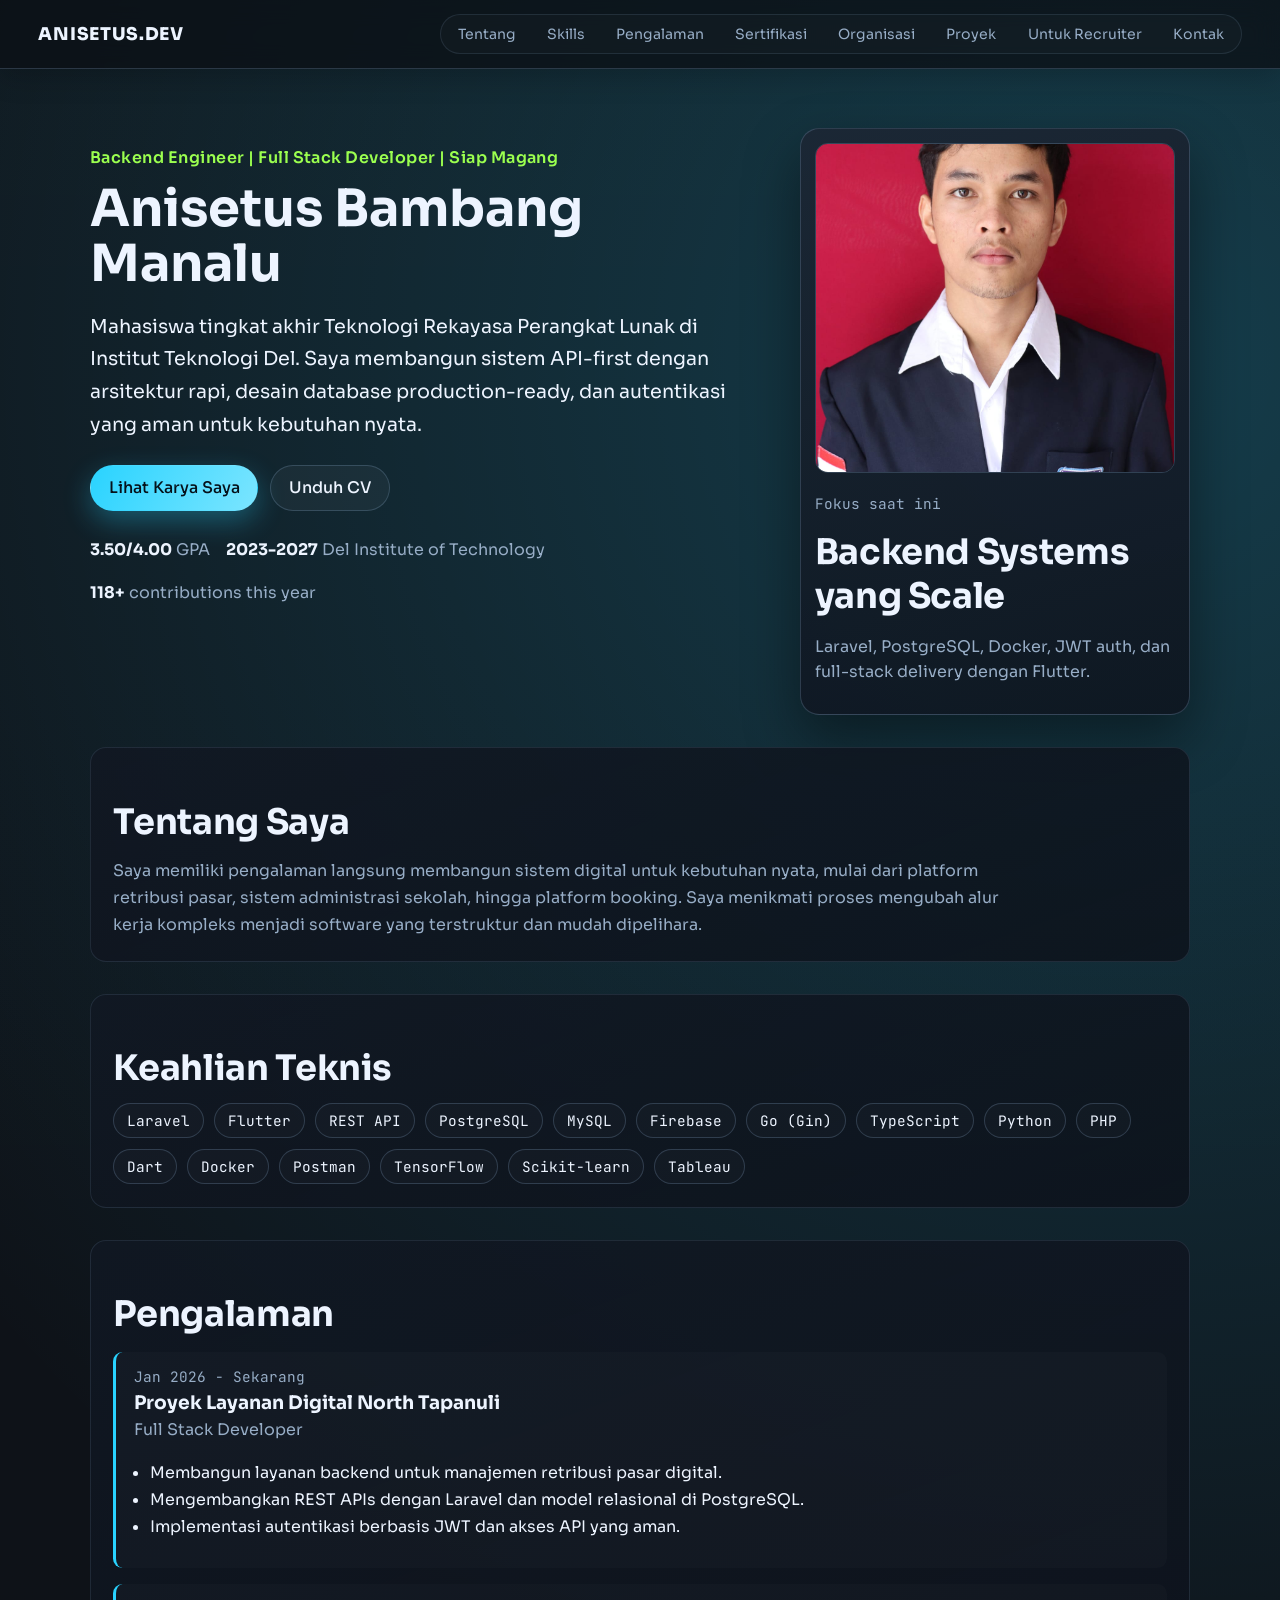
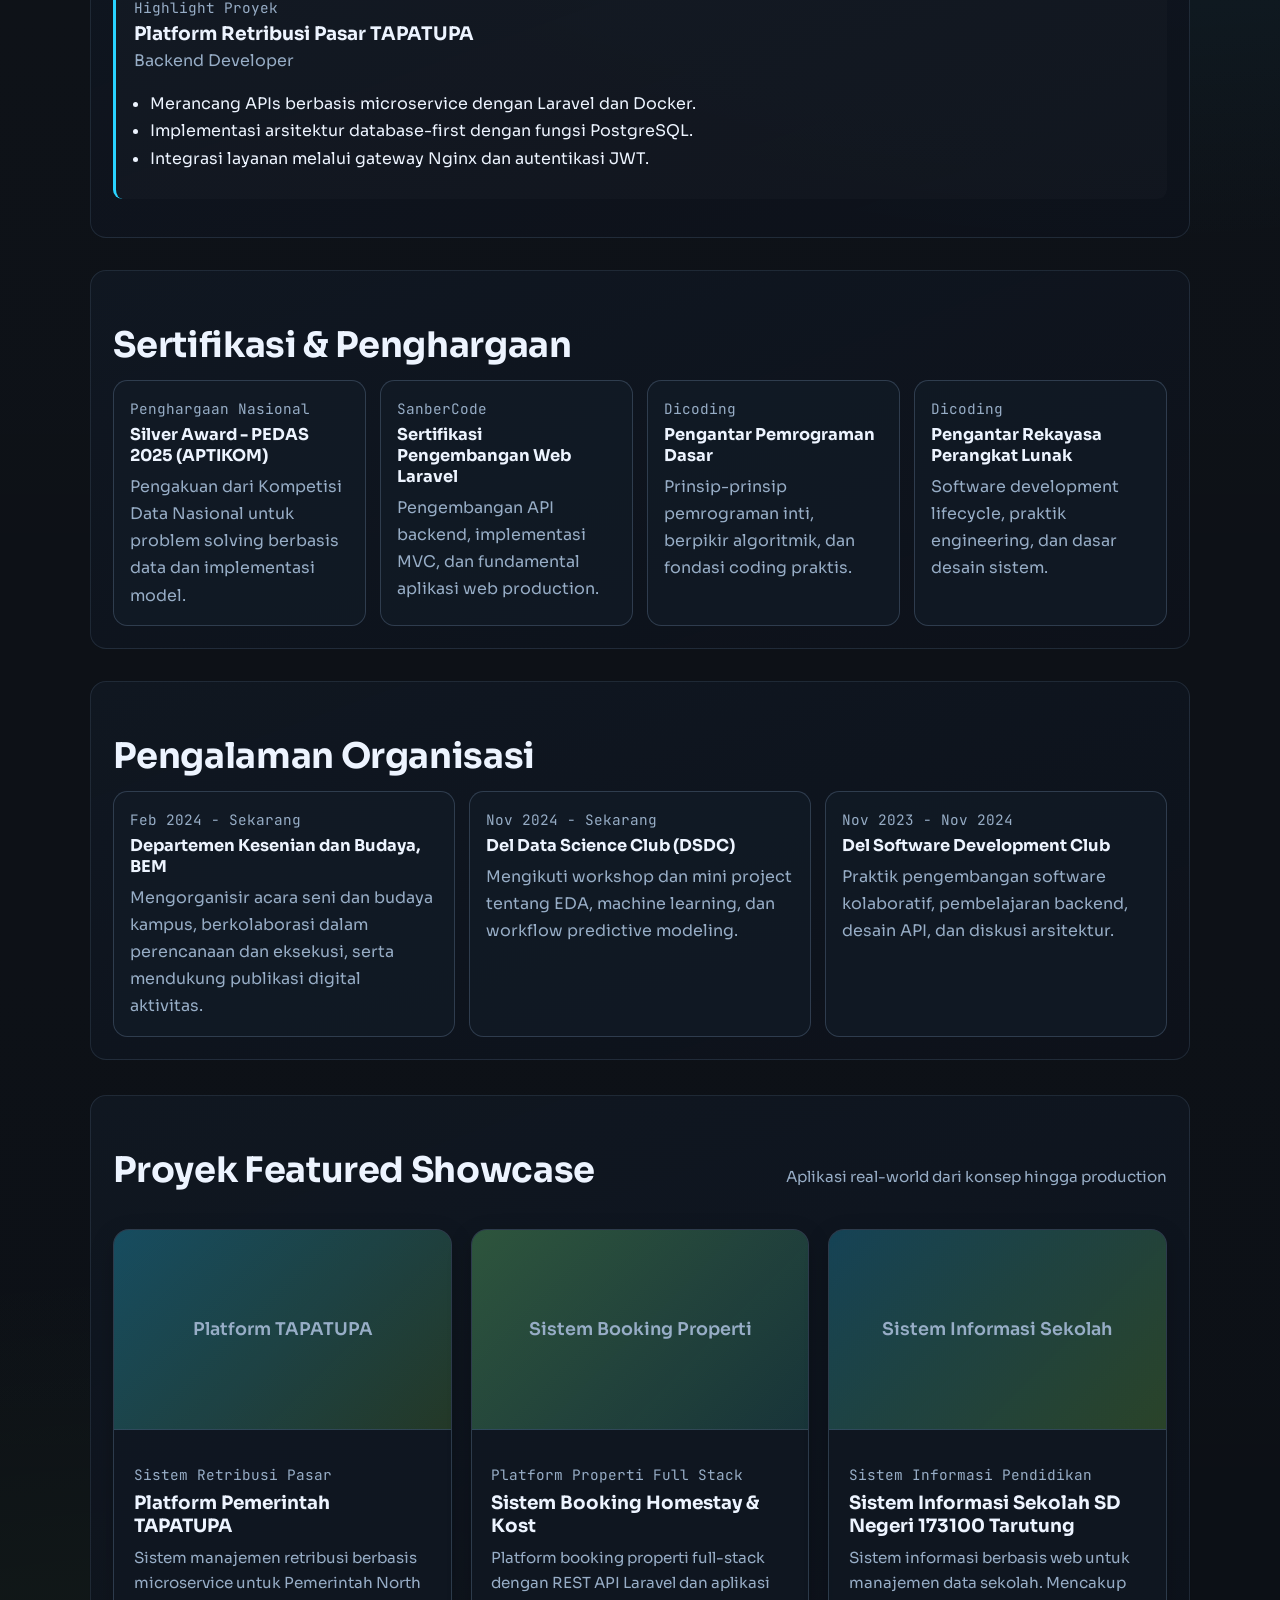
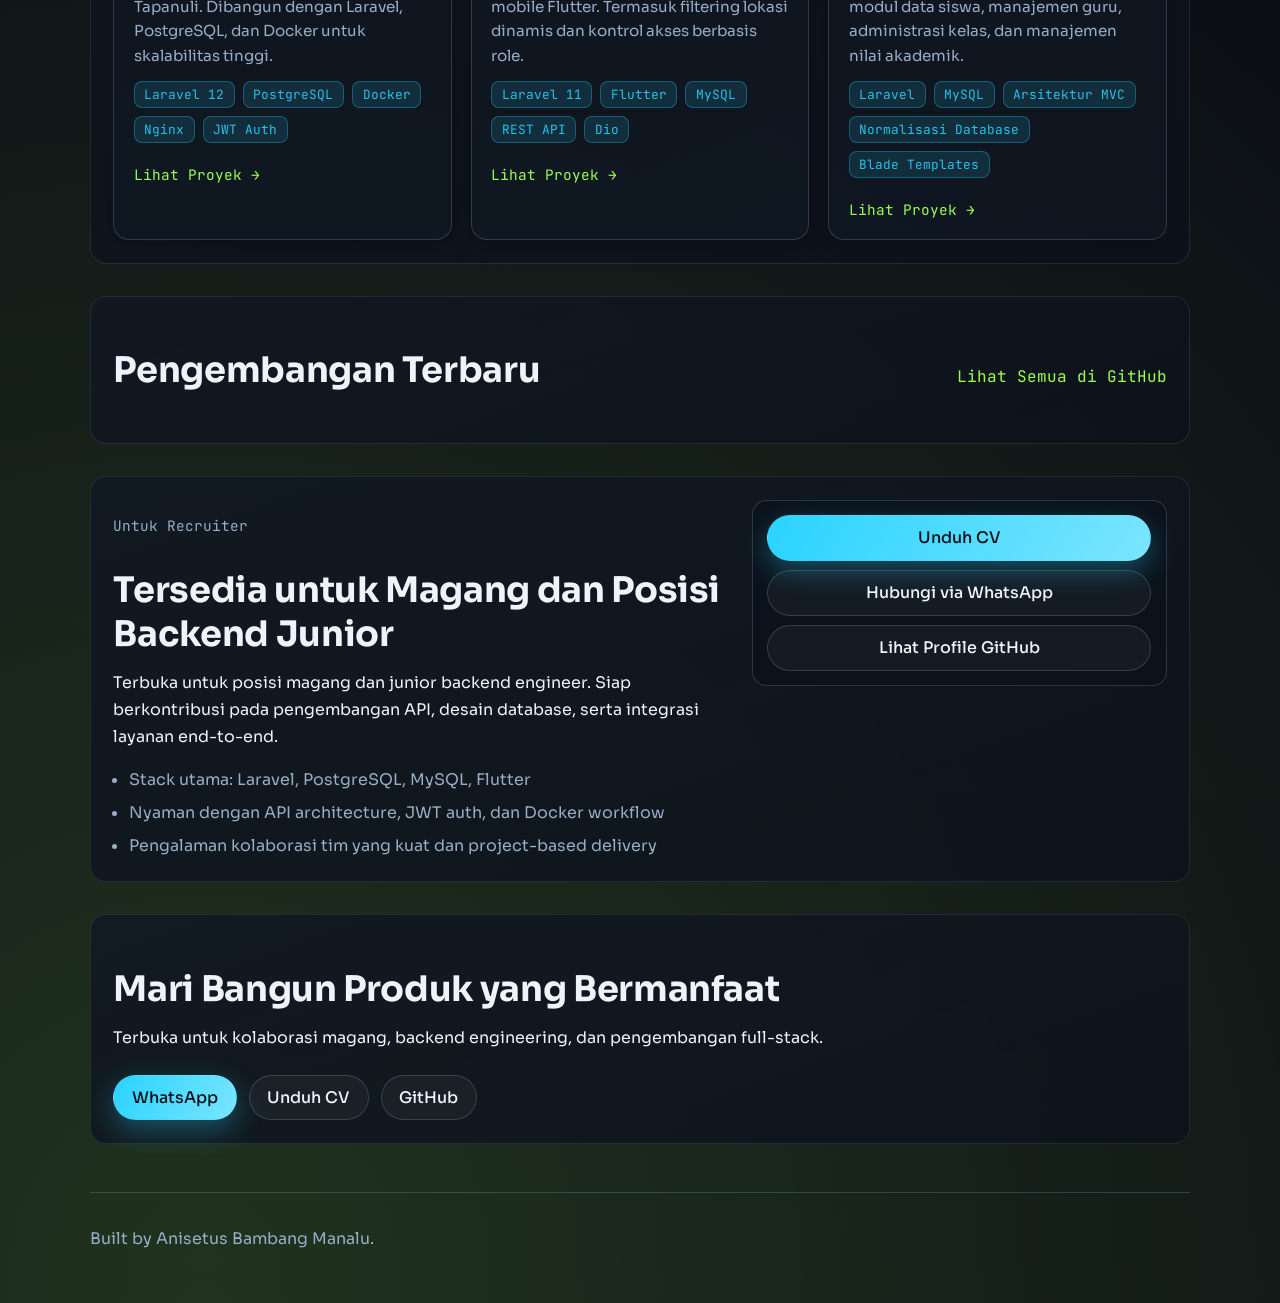
==== commit 13cad9d2: "Fix responsiveness, reduce empty space, and resize profile image" ====
--- a/index.html
+++ b/index.html
@@ -221,7 +221,7 @@
         <div class="showcase-grid">
           <article class="showcase-card">
             <div class="showcase-image">
-              <div class=\"image-placeholder gradient-cyan\">Platform TAPATUPA</div>
+              <div class="image-placeholder gradient-cyan">Platform TAPATUPA</div>
             </div>
             <div class="showcase-content">
               <p class="mono">Sistem Retribusi Pasar</p>
@@ -244,7 +244,7 @@
 
           <article class="showcase-card">
             <div class="showcase-image">
-              <div class=\"image-placeholder gradient-lime\">Sistem Booking Properti</div>
+              <div class="image-placeholder gradient-lime">Sistem Booking Properti</div>
             </div>
             <div class="showcase-content">
               <p class="mono">Platform Properti Full Stack</p>
@@ -267,7 +267,7 @@
 
           <article class="showcase-card">
             <div class="showcase-image">
-              <div class=\"image-placeholder gradient-mixed\">Sistem Informasi Sekolah</div>
+              <div class="image-placeholder gradient-mixed">Sistem Informasi Sekolah</div>
             </div>
             <div class="showcase-content">
               <p class="mono">Sistem Informasi Pendidikan</p>
--- a/styles.css
+++ b/styles.css
@@ -116,11 +116,11 @@
 main {
   width: min(1100px, 92vw);
   margin: 0 auto;
-  padding: 1.5rem 0 5rem;
+  padding: 0.8rem 0 3rem;
 }
 
 .section {
-  margin-top: 3.5rem;
+  margin-top: 2rem;
 }
 
 .section:not(.hero) {
@@ -131,11 +131,12 @@
 }
 
 .hero {
-  min-height: 82vh;
+  min-height: 0;
   display: grid;
   grid-template-columns: 1.2fr 0.8fr;
-  gap: 1.5rem;
-  align-items: center;
+  gap: 1.1rem;
+  align-items: start;
+  padding-top: 0.9rem;
 }
 
 .eyebrow {
@@ -227,14 +228,19 @@
   border: 1px solid var(--line);
   background: linear-gradient(165deg, rgba(28, 38, 52, 0.9), rgba(14, 21, 31, 0.9));
   border-radius: 1.2rem;
-  padding: 1rem;
+  padding: 0.85rem;
   box-shadow: var(--shadow);
+  max-width: 390px;
+  justify-self: end;
 }
 
 .hero-card img {
   width: 100%;
   border-radius: 0.8rem;
   border: 1px solid var(--line);
+  aspect-ratio: 3 / 4;
+  max-height: 330px;
+  object-fit: cover;
 }
 
 .hero-card h2 {
@@ -324,8 +330,9 @@
 .project-grid {
   margin-top: 1rem;
   display: grid;
-  grid-template-columns: repeat(auto-fit, minmax(240px, 1fr));
+  grid-template-columns: repeat(auto-fit, minmax(250px, 1fr));
   gap: 0.9rem;
+  align-items: start;
 }
 
 .project-card {
@@ -334,6 +341,7 @@
   border-radius: 0.9rem;
   padding: 0.9rem;
   display: grid;
+  grid-template-rows: auto 1fr auto;
   gap: 0.45rem;
   transition: transform 0.2s ease, border-color 0.2s ease, box-shadow 0.2s ease;
 }
@@ -386,6 +394,11 @@
 .project-card p {
   margin: 0;
   color: var(--muted);
+  display: -webkit-box;
+  -webkit-line-clamp: 6;
+  line-clamp: 6;
+  -webkit-box-orient: vertical;
+  overflow: hidden;
 }
 
 .project-meta {
@@ -509,7 +522,7 @@
 }
 
 .showcase-section {
-  margin-top: 5rem;
+  margin-top: 2.2rem;
 }
 
 .showcase-grid {
@@ -631,7 +644,16 @@
   .hero {
     min-height: 0;
     grid-template-columns: 1fr;
-    gap: 1.1rem;
+    gap: 0.9rem;
+  }
+
+  .hero-card {
+    max-width: 100%;
+    justify-self: stretch;
+  }
+
+  .hero-card img {
+    max-height: 280px;
   }
 
   .site-header {
@@ -660,6 +682,11 @@
     grid-template-columns: 1fr;
   }
 
+  .project-card p {
+    -webkit-line-clamp: 4;
+    line-clamp: 4;
+  }
+
   .recruiter-cta {
     grid-template-columns: 1fr;
   }
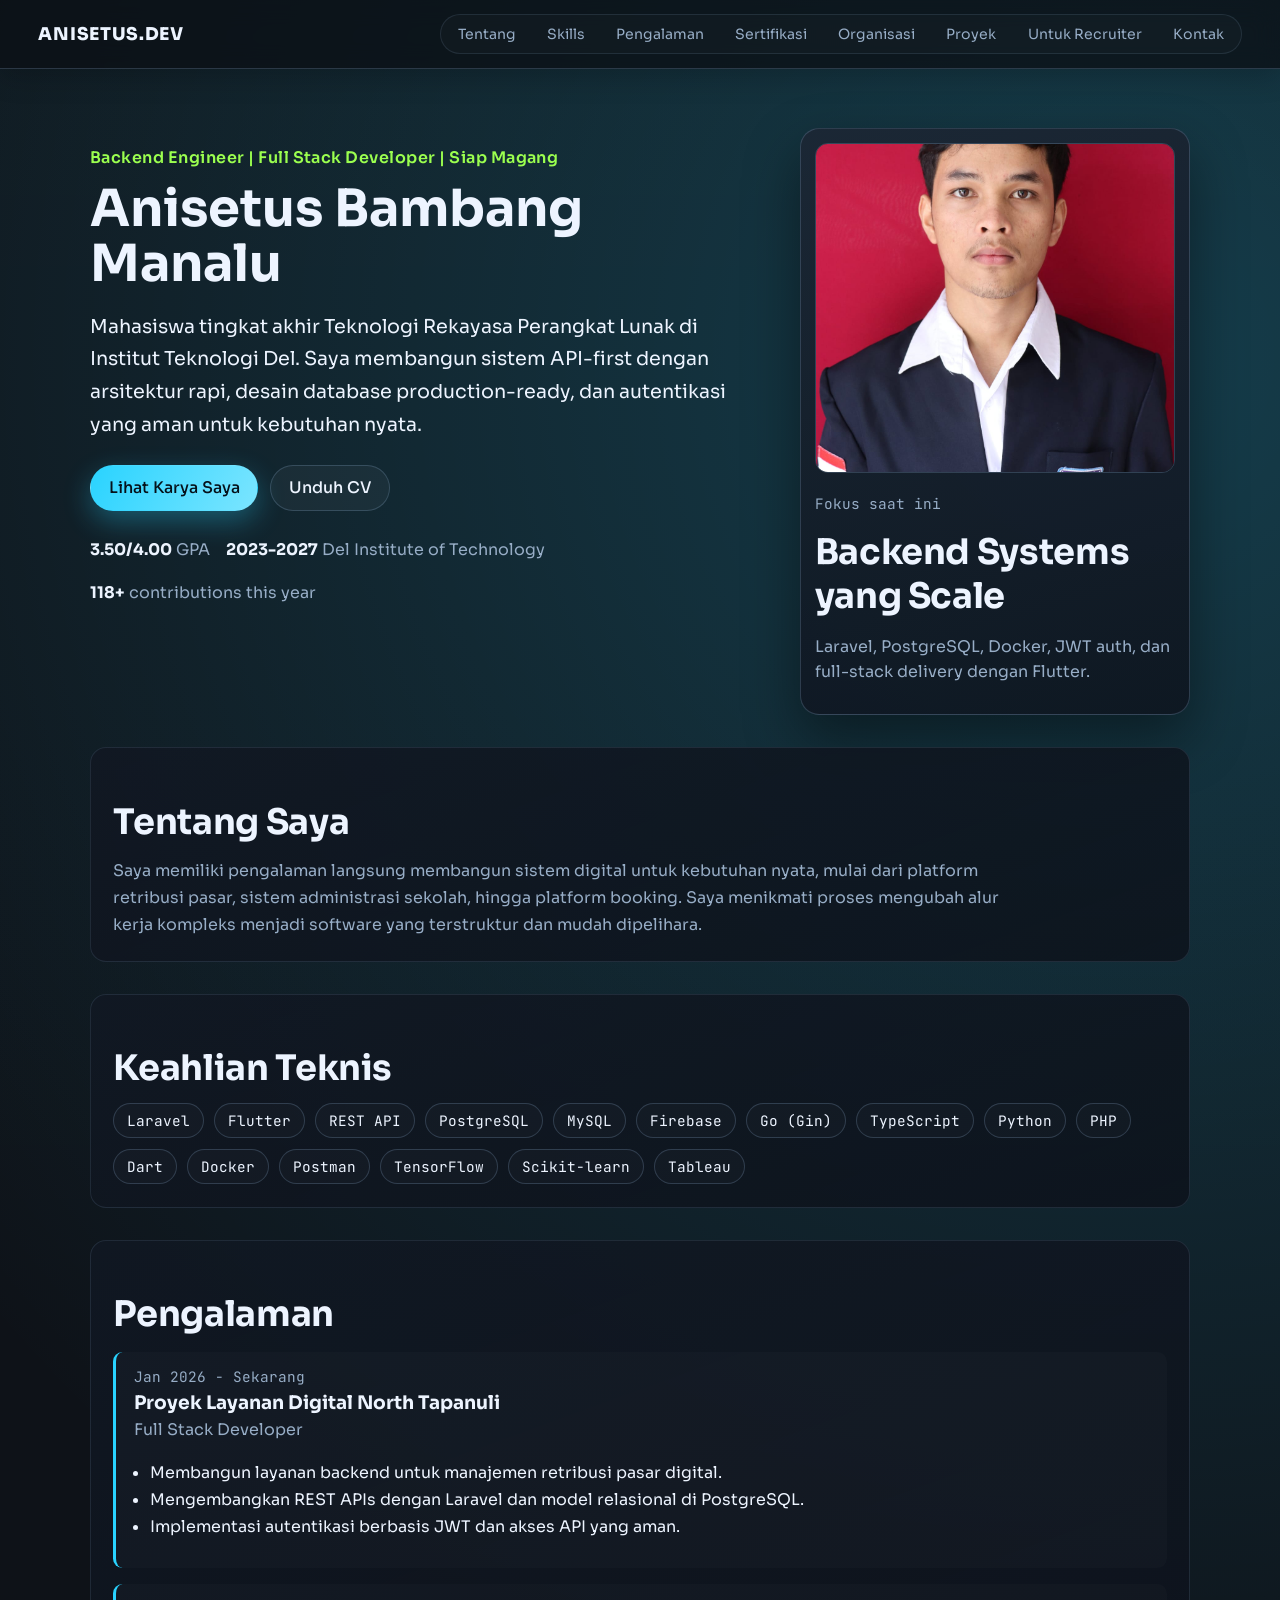
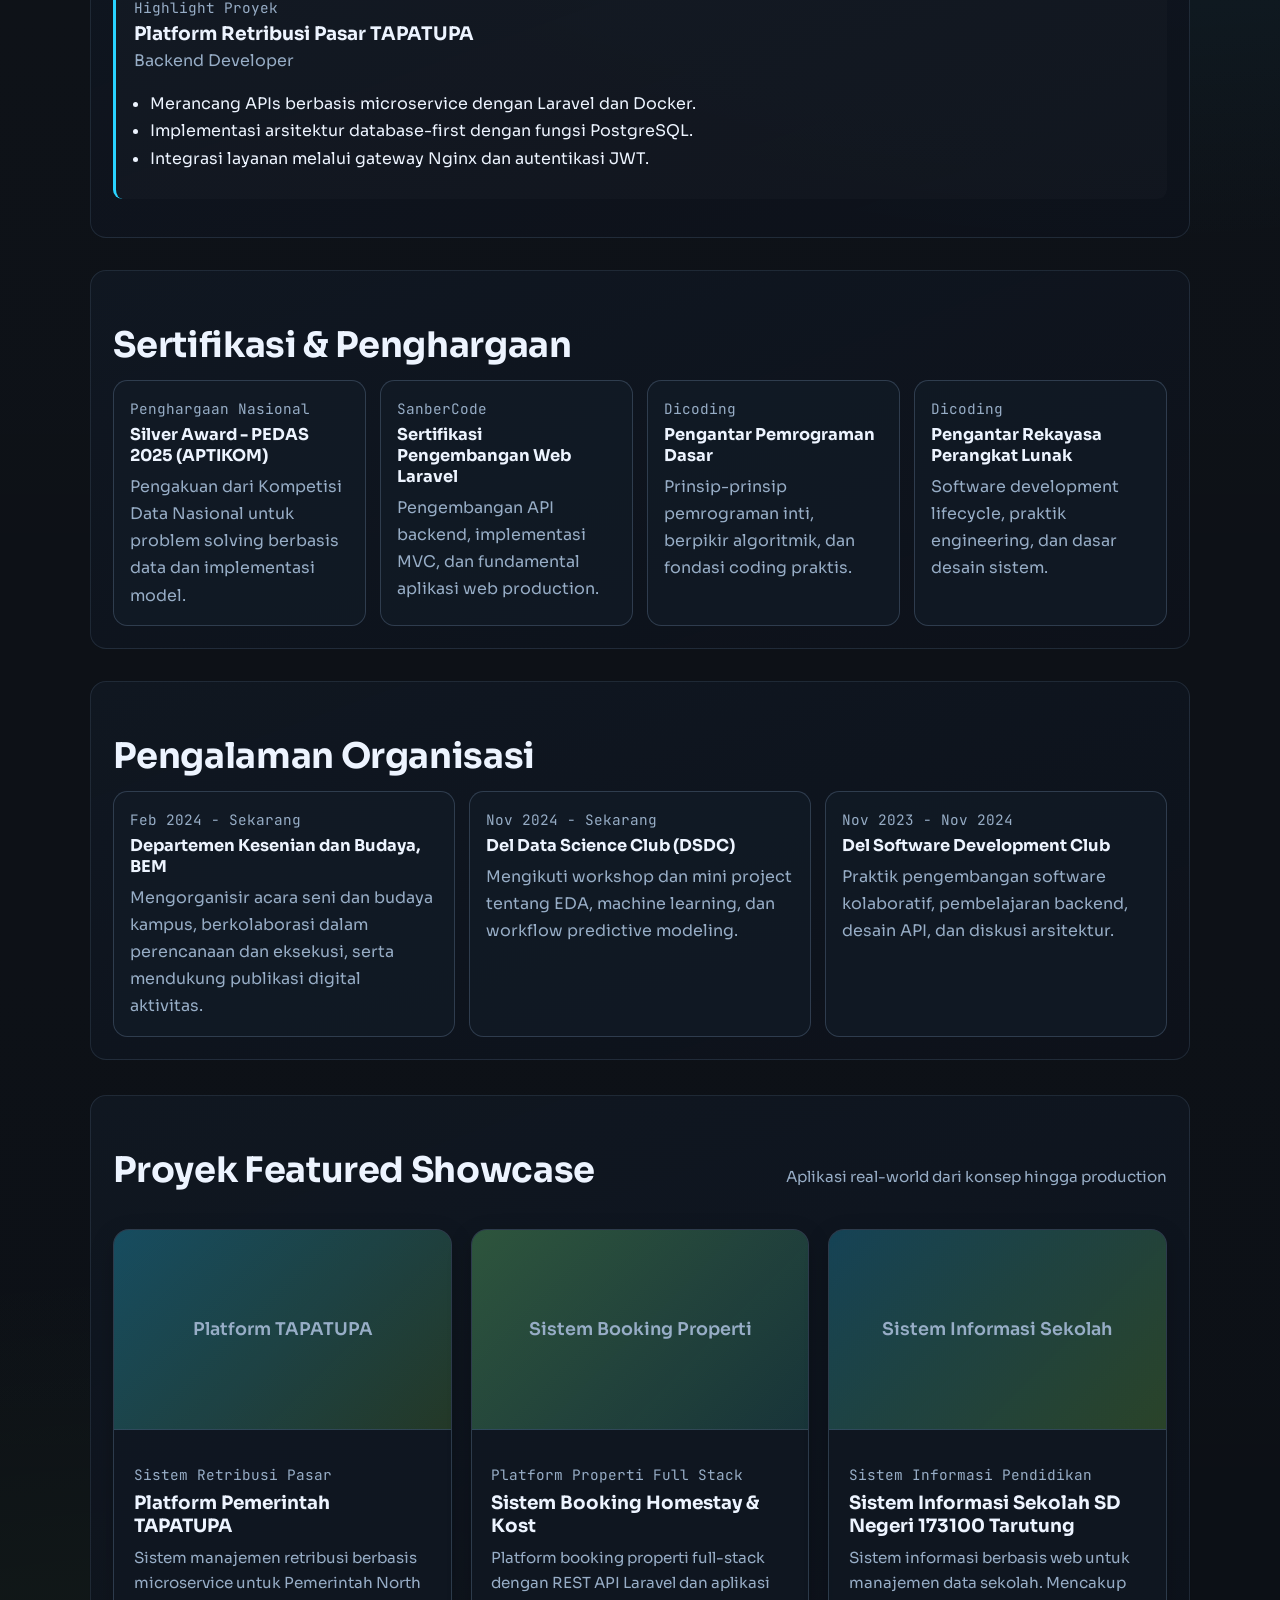
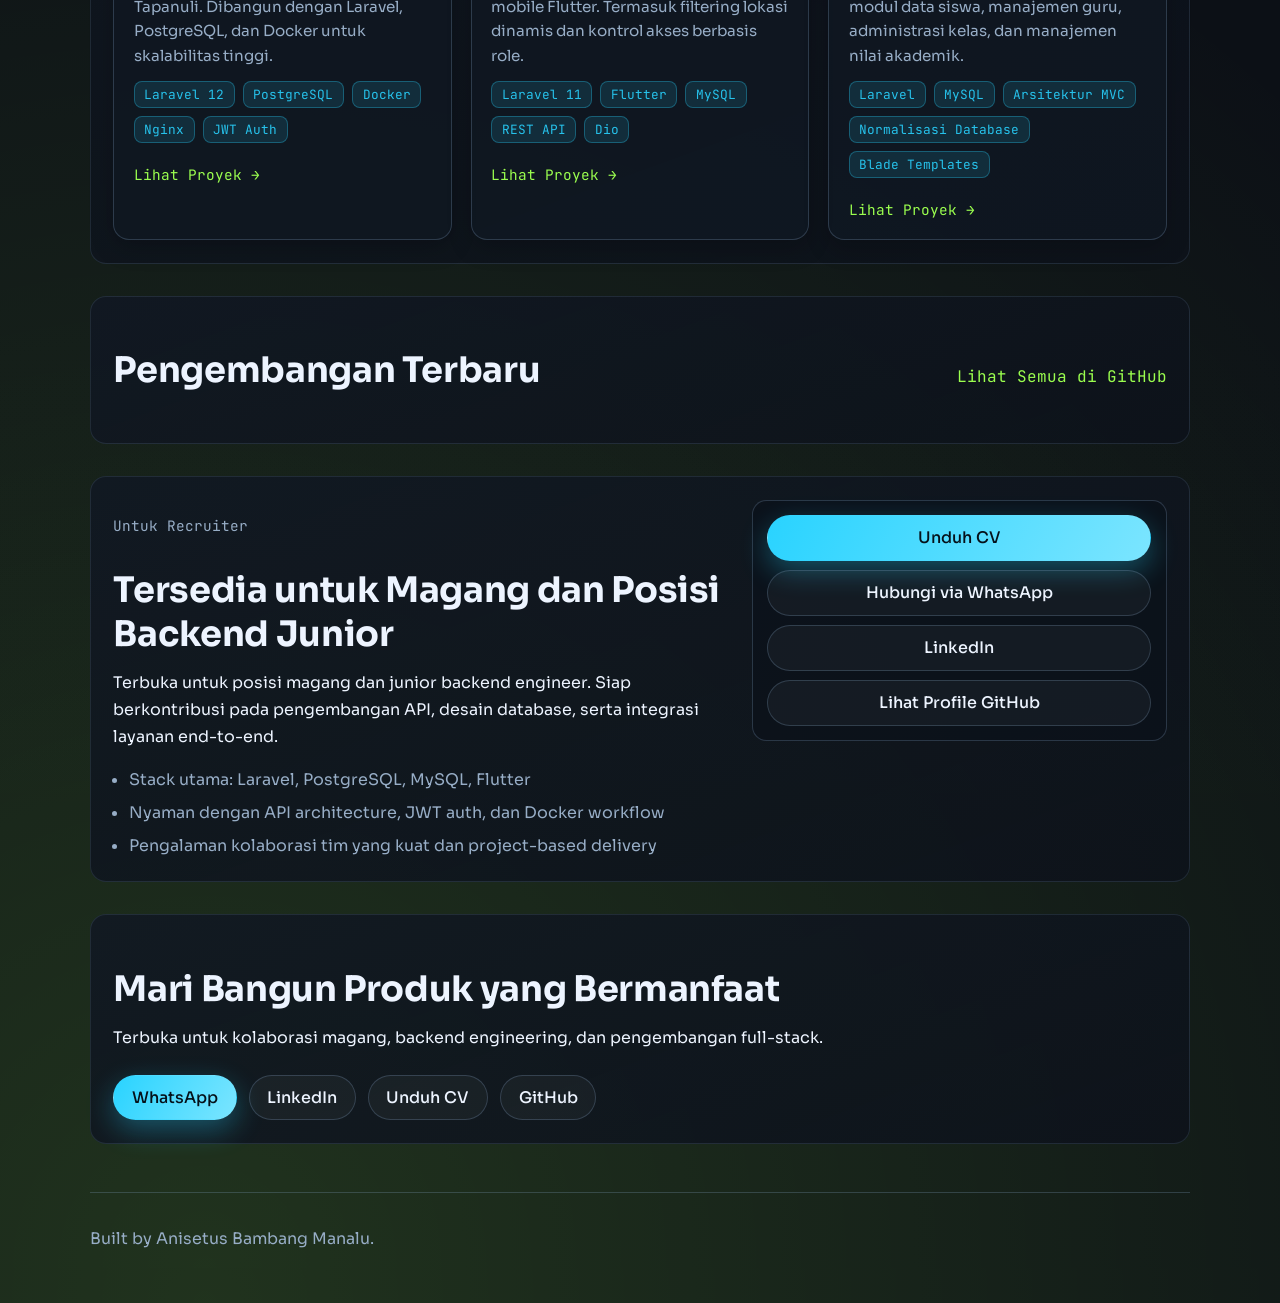
==== commit 174b58c0: "Add LinkedIn links to recruiter and contact sections" ====
--- a/index.html
+++ b/index.html
@@ -318,6 +318,7 @@
         <div class="cta-panel">
           <a class="btn btn-primary" href="CV-Anisetus Manalu_backend.pdf" target="_blank" rel="noreferrer noopener">Unduh CV</a>
           <a class="btn btn-ghost" href="https://wa.me/6282276735592?text=Halo%20Anisetus%2C%20saya%20tertarik%20dengan%20profil%20Anda." target="_blank" rel="noreferrer noopener">Hubungi via WhatsApp</a>
+          <a class="btn btn-ghost" href="https://www.linkedin.com/in/anisetus-bambang-manalu-692086292/" target="_blank" rel="noreferrer noopener">LinkedIn</a>
           <a class="btn btn-ghost" href="https://github.com/anisetusbambangmanalu19" target="_blank" rel="noreferrer noopener">Lihat Profile GitHub</a>
         </div>
       </section>
@@ -332,6 +333,7 @@
         </div>
         <div class="hero-actions">
           <a class="btn btn-primary" href="https://wa.me/6282276735592" target="_blank" rel="noreferrer noopener">WhatsApp</a>
+          <a class="btn btn-ghost" href="https://www.linkedin.com/in/anisetus-bambang-manalu-692086292/" target="_blank" rel="noreferrer noopener">LinkedIn</a>
           <a class="btn btn-ghost" href="CV-Anisetus Manalu_backend.pdf" target="_blank" rel="noreferrer noopener">Unduh CV</a>
           <a class="btn btn-ghost" href="https://github.com/anisetusbambangmanalu19" target="_blank" rel="noreferrer noopener">GitHub</a>
         </div>
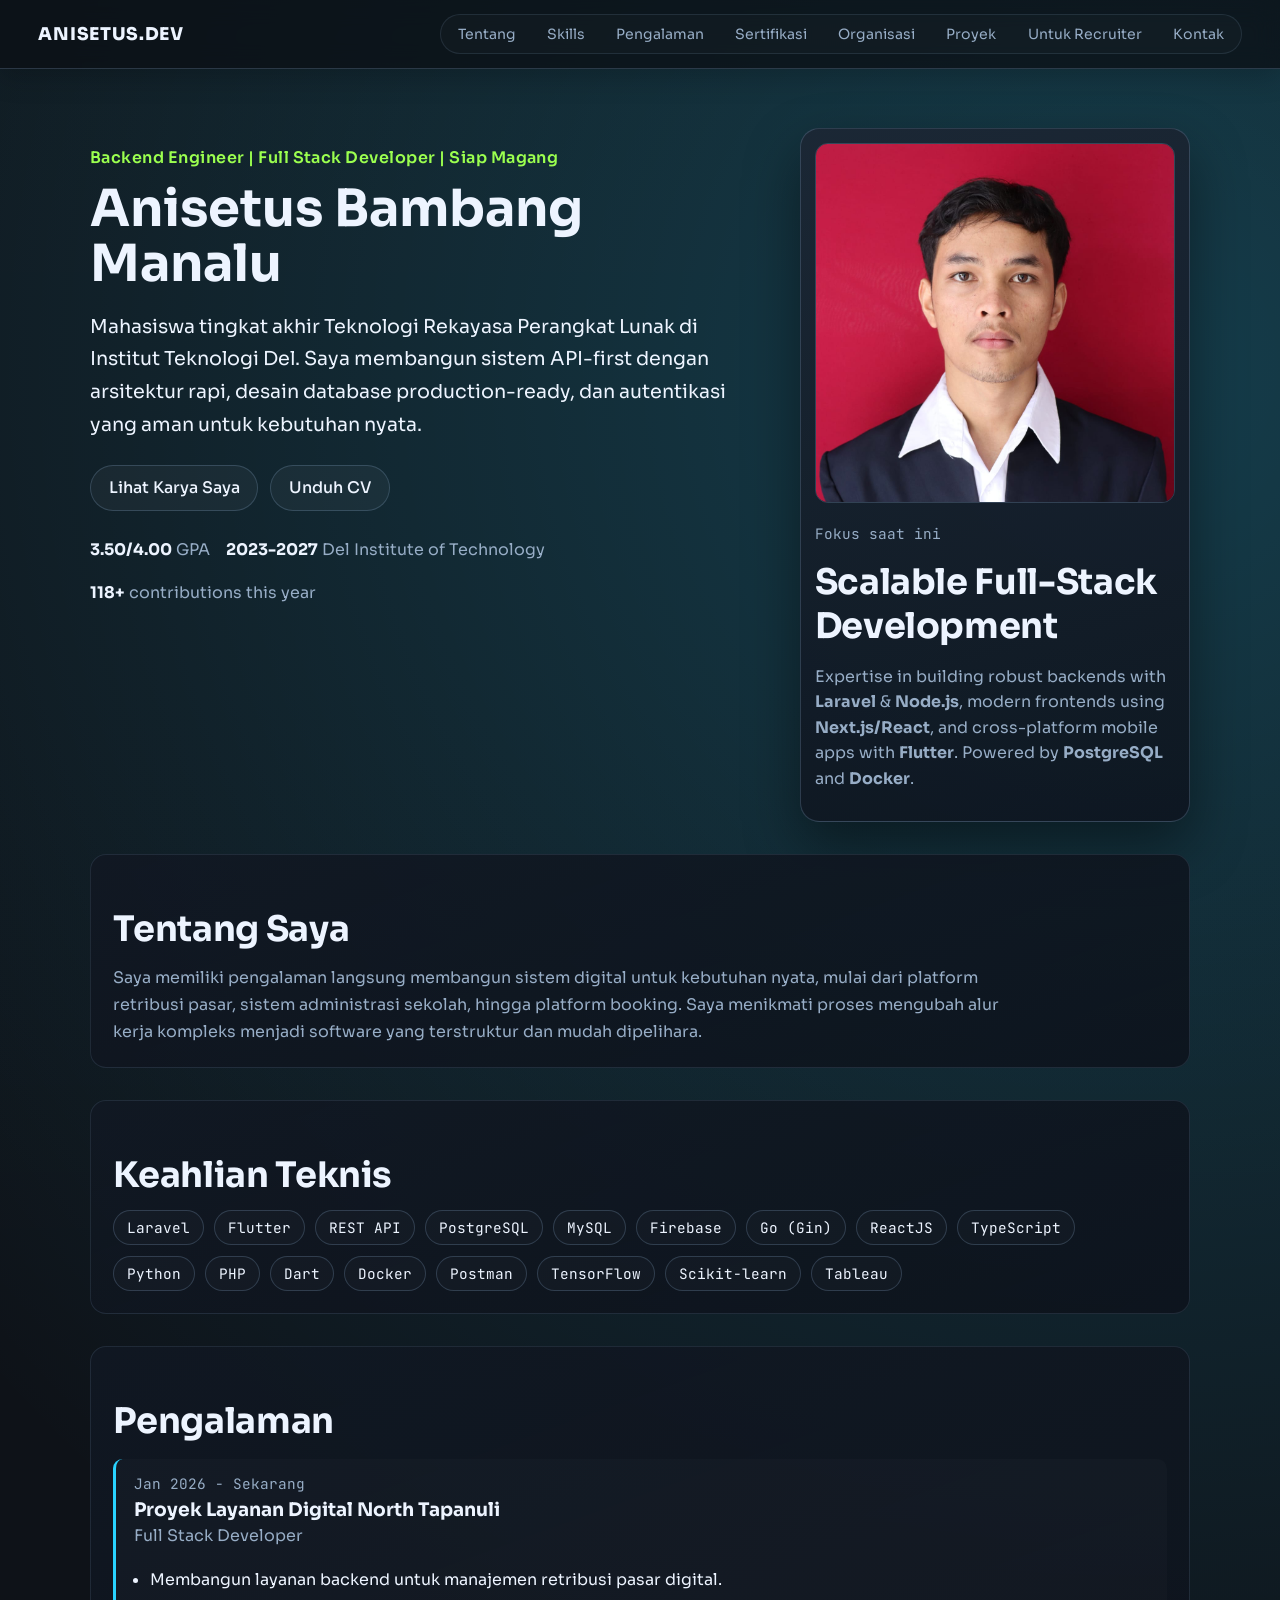
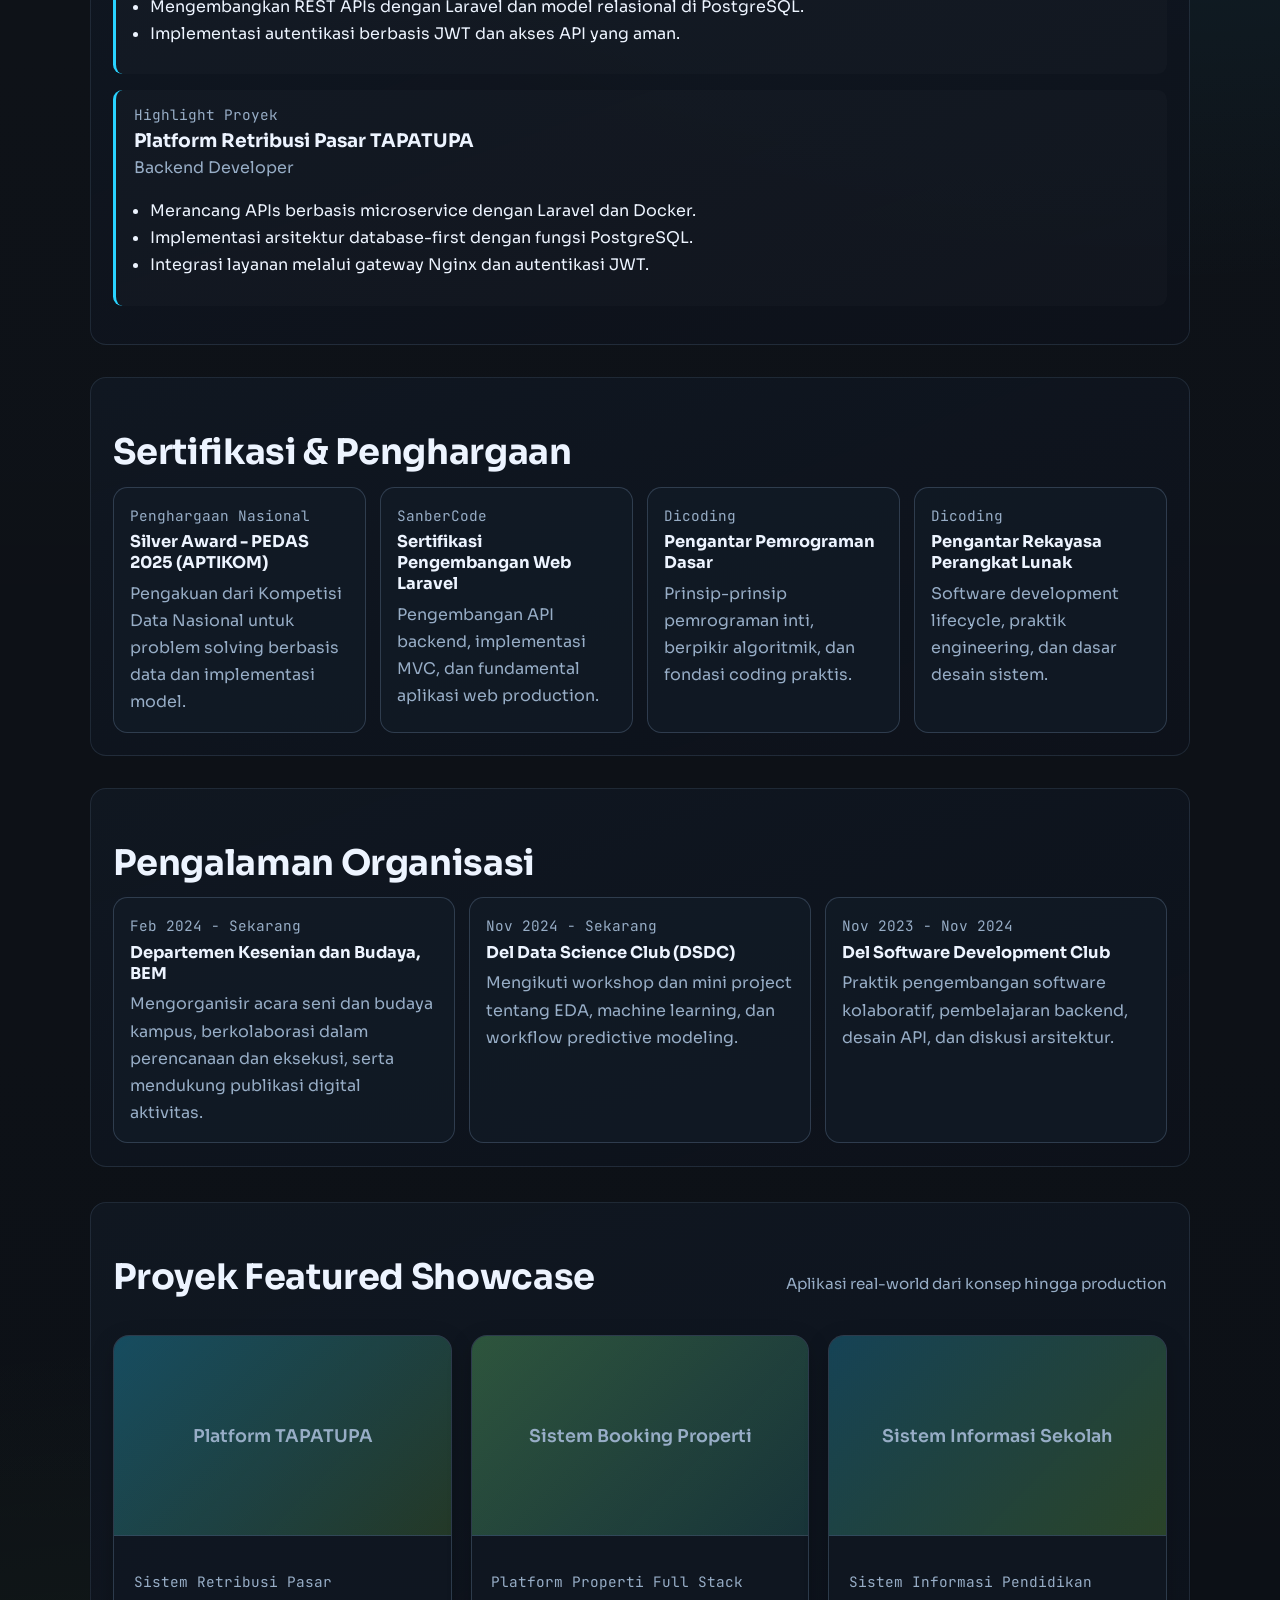
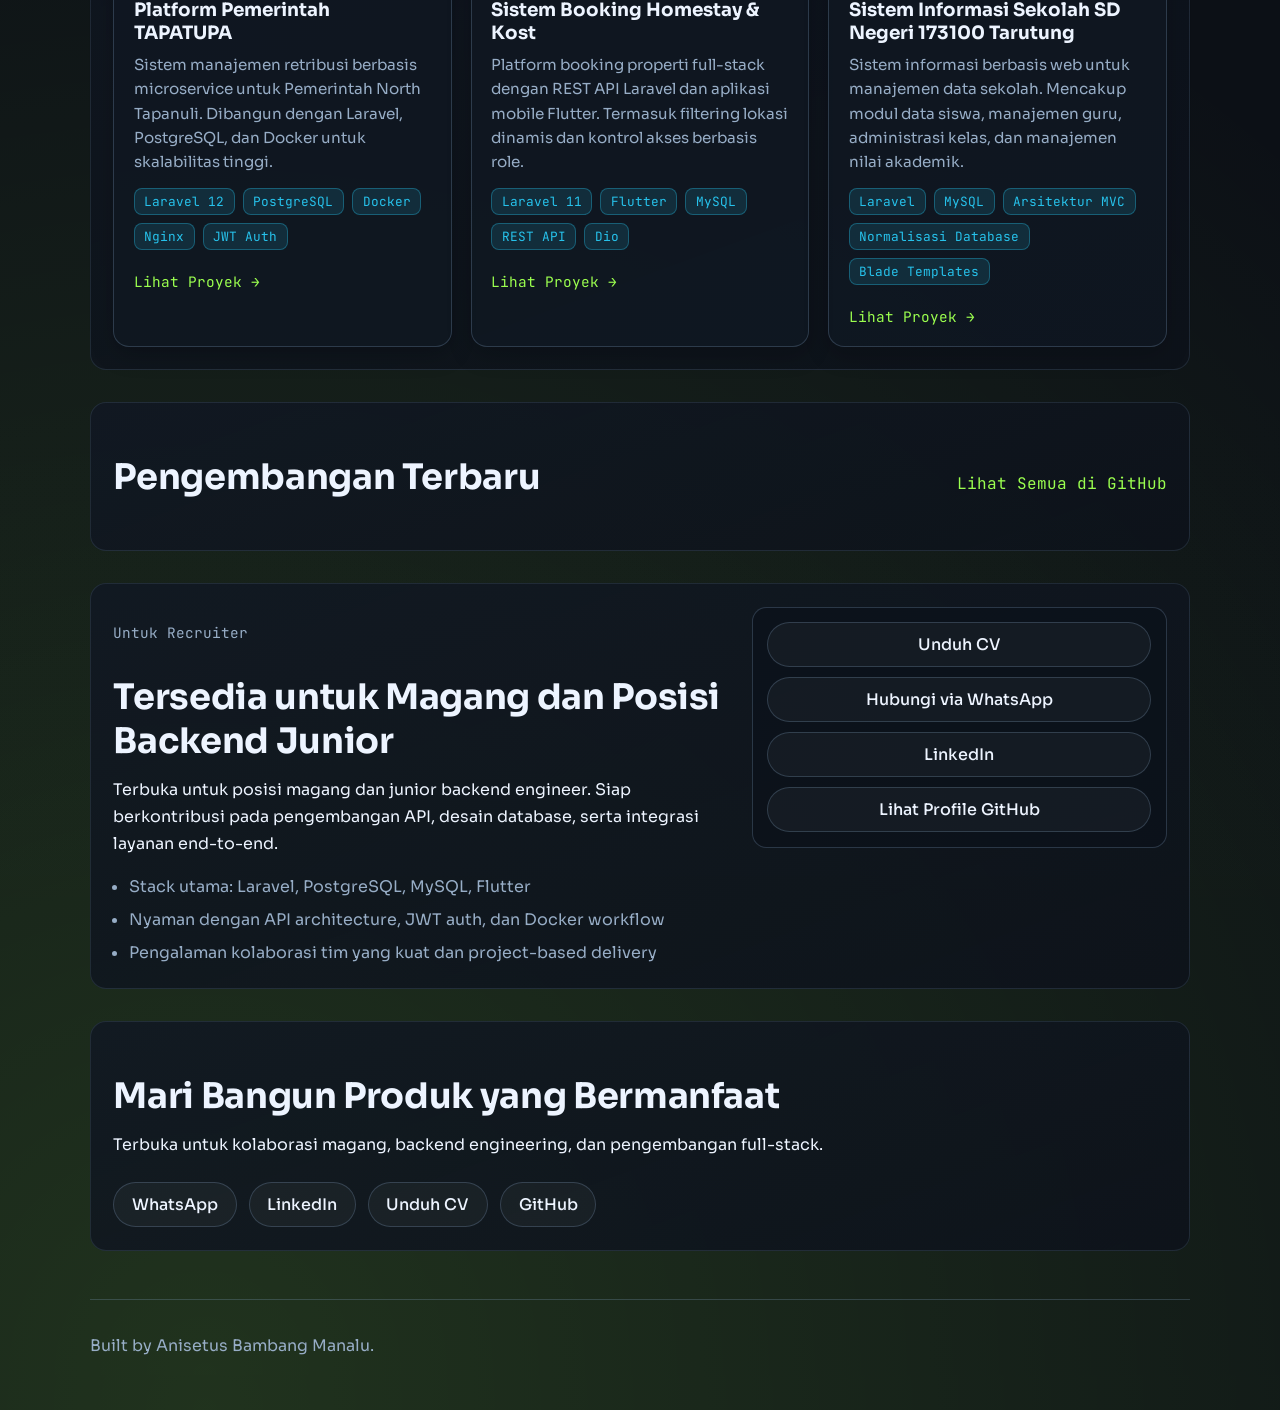
==== commit ec04a62f: "Revise title and enhance tech stack description Updated the title and description to reflect full-st" ====
--- a/index.html
+++ b/index.html
@@ -72,10 +72,11 @@
           />
           <div>
             <p class="mono">Fokus saat ini</p>
-            <h2>Backend Systems yang Scale</h2>
-            <p>
-              Laravel, PostgreSQL, Docker, JWT auth, dan full-stack delivery
-              dengan Flutter.
+            <h2>Scalable Full-Stack Development</h2>
+            <p>
+              Expertise in building robust backends with <strong>Laravel</strong> & <strong>Node.js</strong>, 
+              modern frontends using <strong>Next.js/React</strong>, and cross-platform 
+              mobile apps with <strong>Flutter</strong>. Powered by <strong>PostgreSQL</strong> and <strong>Docker</strong>.
             </p>
           </div>
         </div>
@@ -104,6 +105,7 @@
           <span>MySQL</span>
           <span>Firebase</span>
           <span>Go (Gin)</span>
+          <span>ReactJS</span>
           <span>TypeScript</span>
           <span>Python</span>
           <span>PHP</span>
--- a/styles.css
+++ b/styles.css
@@ -189,25 +189,47 @@
   justify-content: center;
   border-radius: 999px;
   padding: 0.7rem 1.1rem;
-  border: 1px solid transparent;
+  border: 1px solid var(--line);
   font-weight: 500;
-  transition: transform 0.2s ease, box-shadow 0.2s ease, border-color 0.2s ease;
+  background: rgba(255, 255, 255, 0.04);
+  color: var(--text);
+  transition: all 0.3s ease;
 }
 
 .btn:hover,
 .btn:focus-visible {
   transform: translateY(-2px);
-}
-
-.btn-primary {
   background: linear-gradient(120deg, var(--accent), #7be5ff);
   color: #05111a;
+  border-color: var(--accent);
+  box-shadow: 0 10px 28px rgba(41, 211, 255, 0.32);
+}
+
+.btn-primary {
+  background: rgba(255, 255, 255, 0.04);
+  border-color: var(--line);
+  color: var(--text);
+}
+
+.btn-primary:hover,
+.btn-primary:focus-visible {
+  background: linear-gradient(120deg, var(--accent), #7be5ff);
+  color: #05111a;
+  border-color: var(--accent);
   box-shadow: 0 10px 28px rgba(41, 211, 255, 0.32);
 }
 
 .btn-ghost {
   background: rgba(255, 255, 255, 0.04);
   border-color: var(--line);
+}
+
+.btn-ghost:hover,
+.btn-ghost:focus-visible {
+  background: linear-gradient(120deg, var(--accent), #7be5ff);
+  color: #05111a;
+  border-color: var(--accent);
+  box-shadow: 0 10px 28px rgba(41, 211, 255, 0.32);
 }
 
 .stats {
@@ -239,8 +261,9 @@
   border-radius: 0.8rem;
   border: 1px solid var(--line);
   aspect-ratio: 3 / 4;
-  max-height: 330px;
+  max-height: 360px;
   object-fit: cover;
+  object-position: center top;
 }
 
 .hero-card h2 {
@@ -512,7 +535,7 @@
 .profile-img {
   border-radius: 1rem;
   object-fit: cover;
-  object-position: center;
+  object-position: center top;
 }
 
 .section-desc {
@@ -653,7 +676,8 @@
   }
 
   .hero-card img {
-    max-height: 280px;
+    max-height: 320px;
+    object-position: center top;
   }
 
   .site-header {
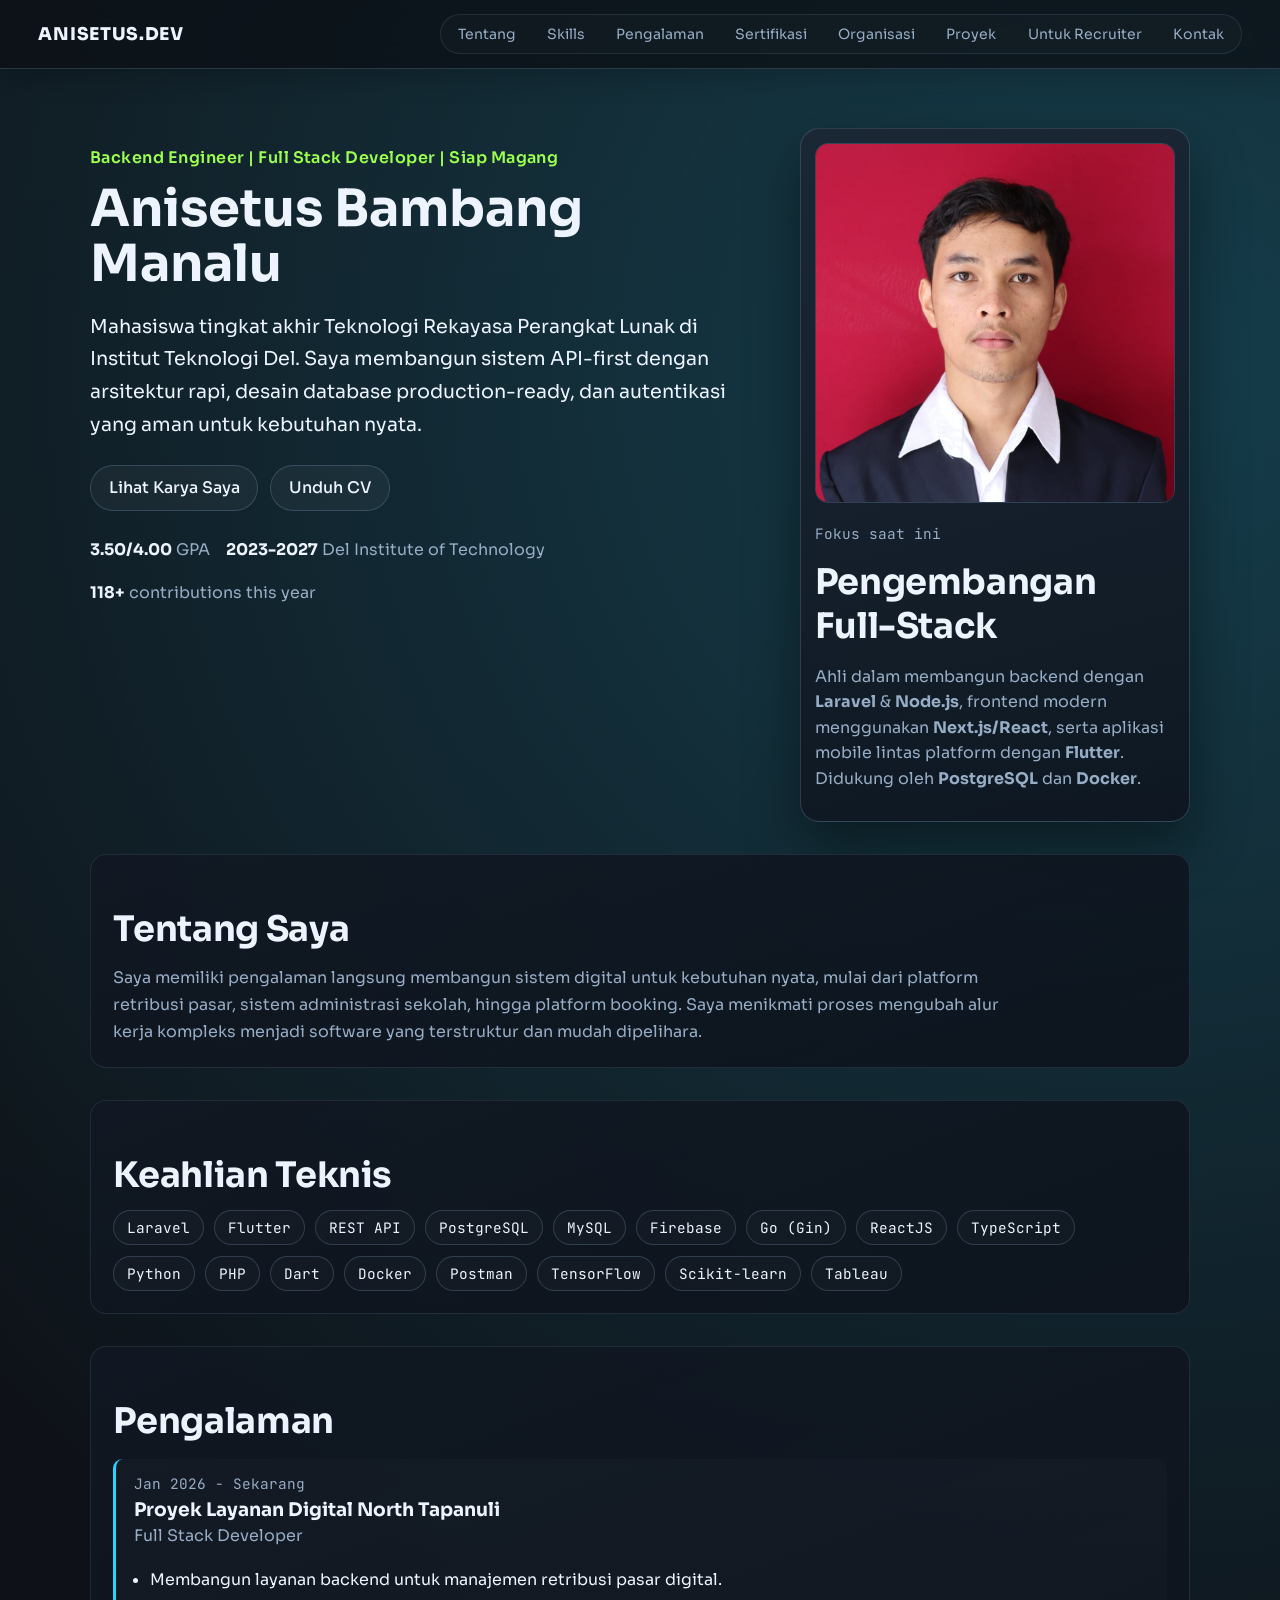
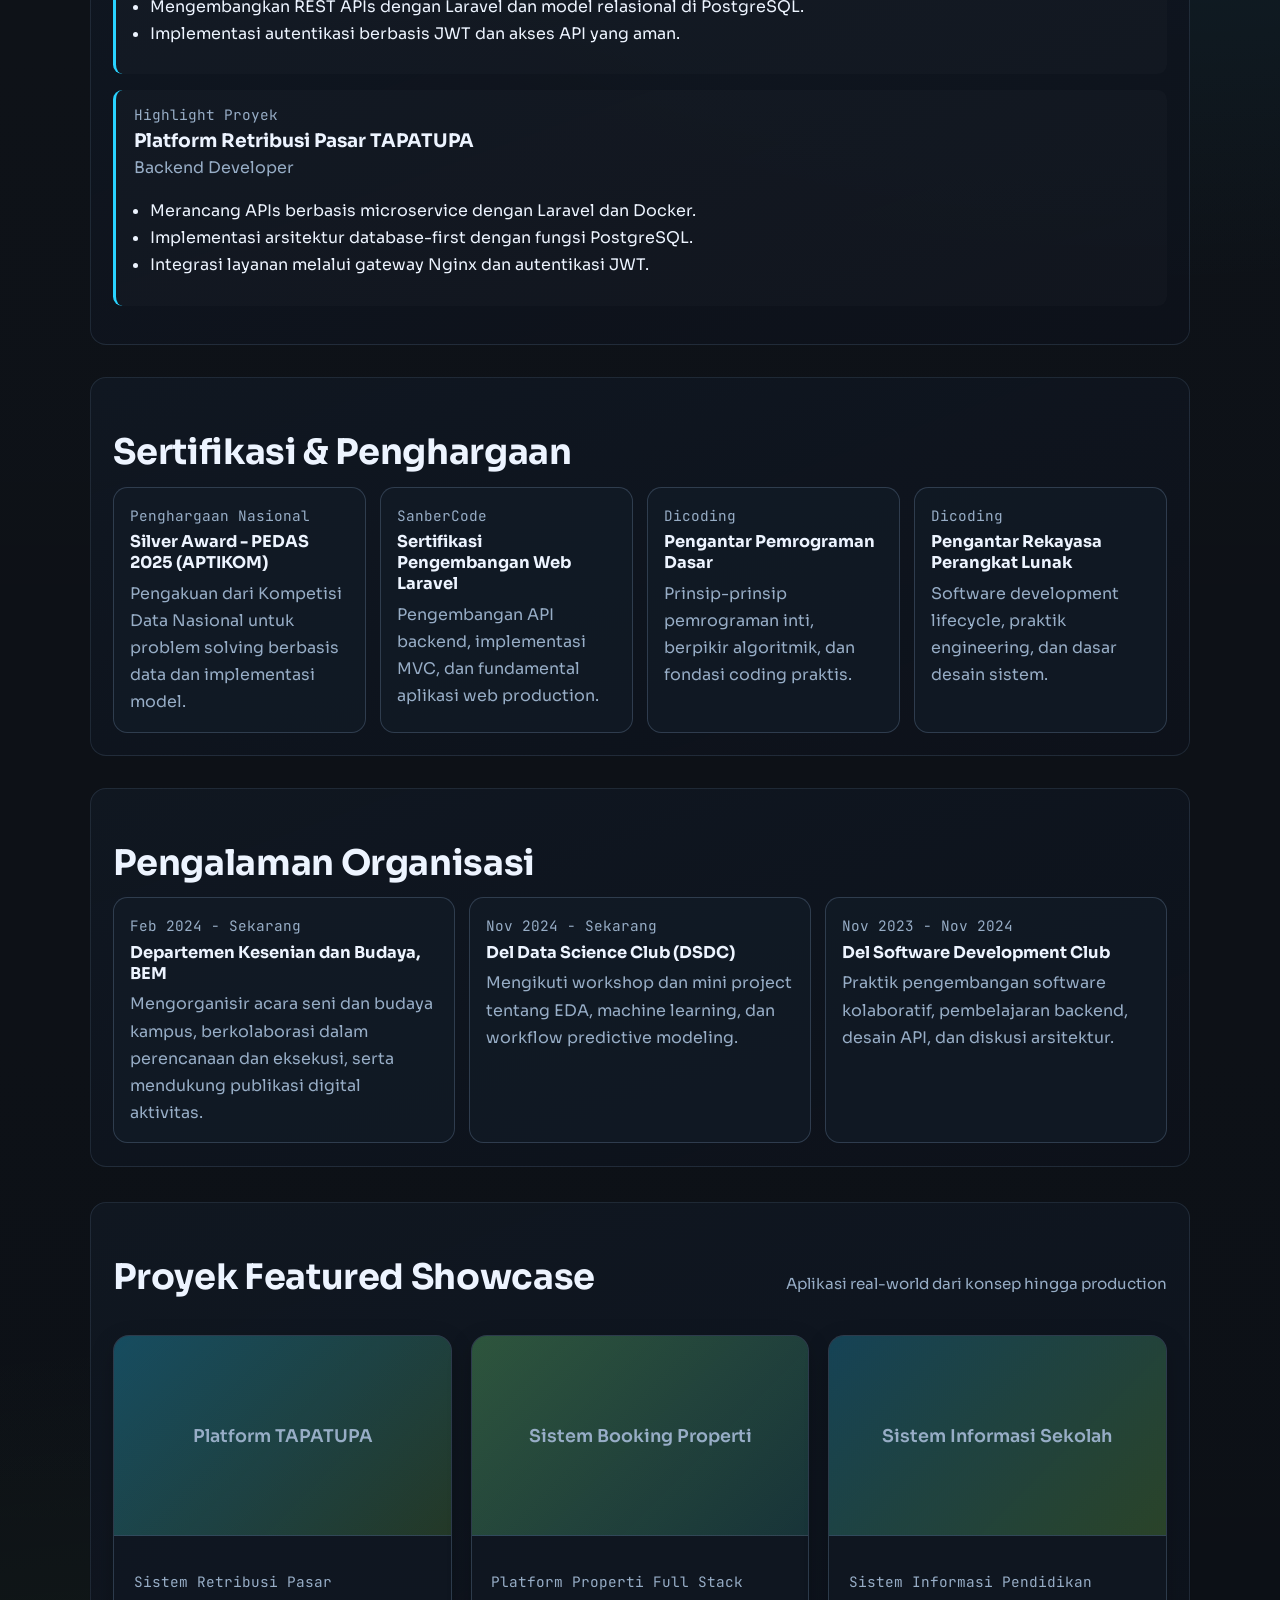
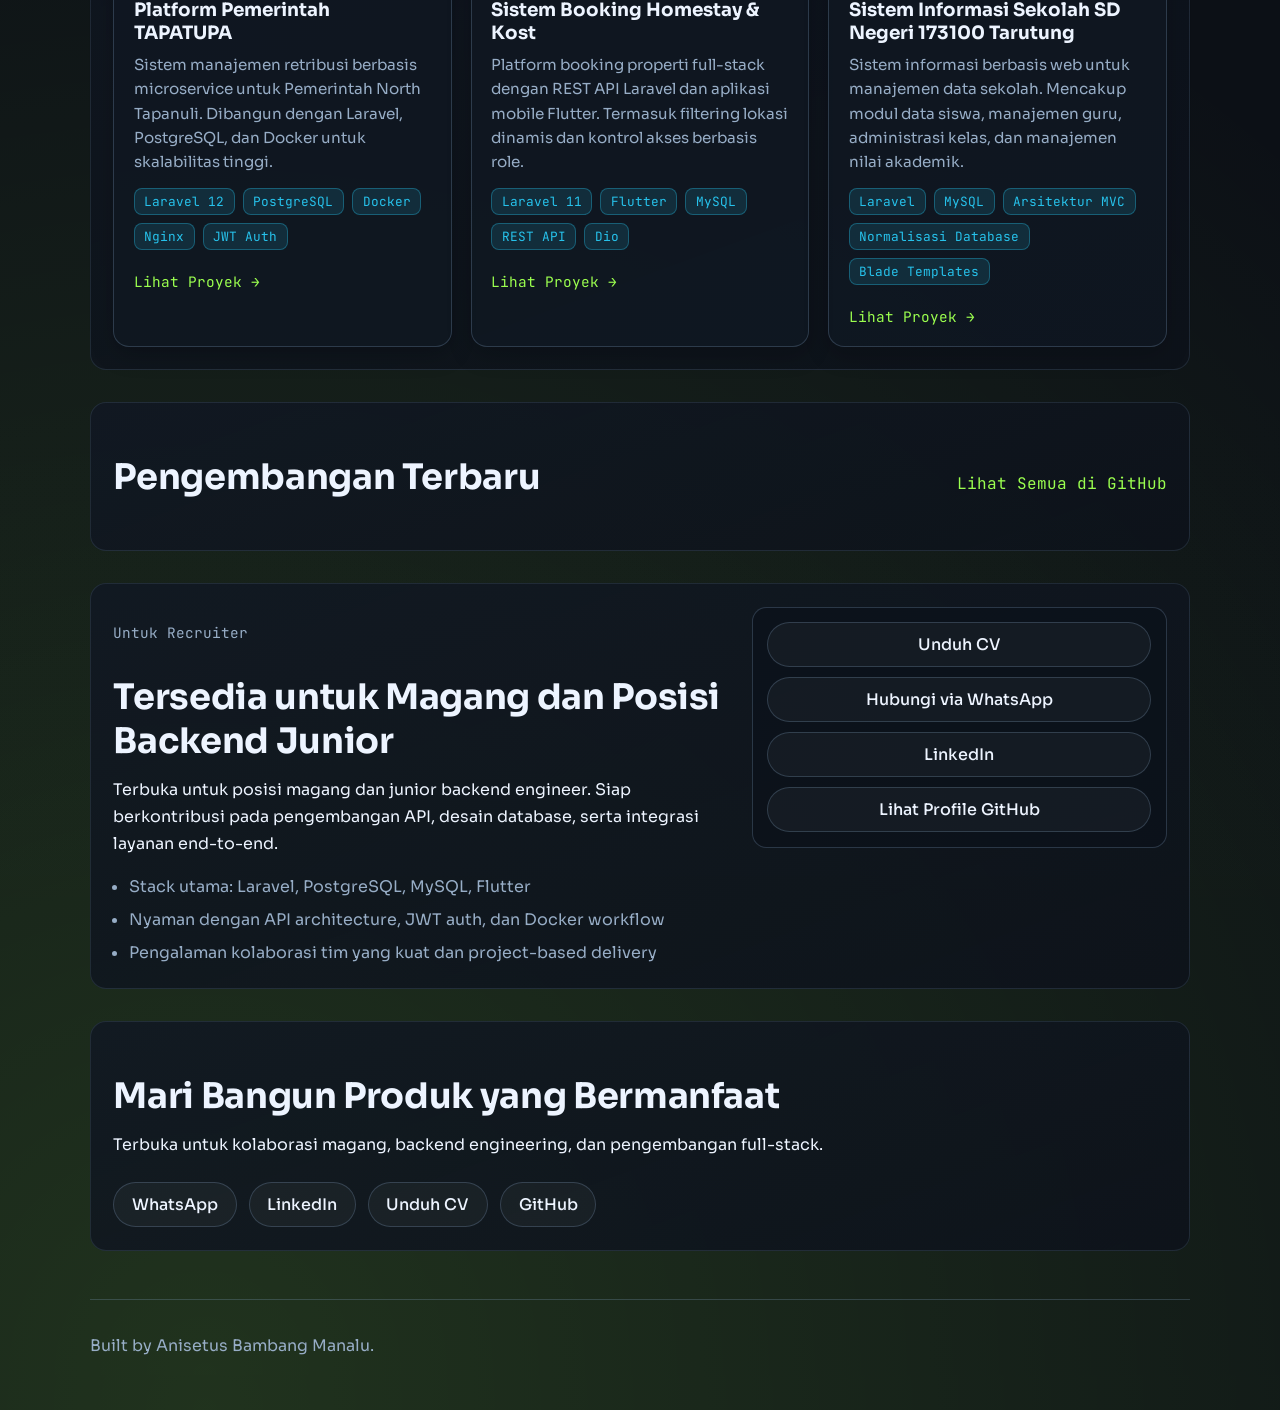
==== commit 775622d4: "Translate content to Indonesian in index.html" ====
--- a/index.html
+++ b/index.html
@@ -72,11 +72,11 @@
           />
           <div>
             <p class="mono">Fokus saat ini</p>
-            <h2>Scalable Full-Stack Development</h2>
-            <p>
-              Expertise in building robust backends with <strong>Laravel</strong> & <strong>Node.js</strong>, 
-              modern frontends using <strong>Next.js/React</strong>, and cross-platform 
-              mobile apps with <strong>Flutter</strong>. Powered by <strong>PostgreSQL</strong> and <strong>Docker</strong>.
+            <h2>Pengembangan Full-Stack</h2>
+            <p>
+              Ahli dalam membangun backend dengan <strong>Laravel</strong> & <strong>Node.js</strong>, 
+              frontend modern menggunakan <strong>Next.js/React</strong>, serta aplikasi mobile 
+              lintas platform dengan <strong>Flutter</strong>. Didukung oleh <strong>PostgreSQL</strong> dan <strong>Docker</strong>.
             </p>
           </div>
         </div>
